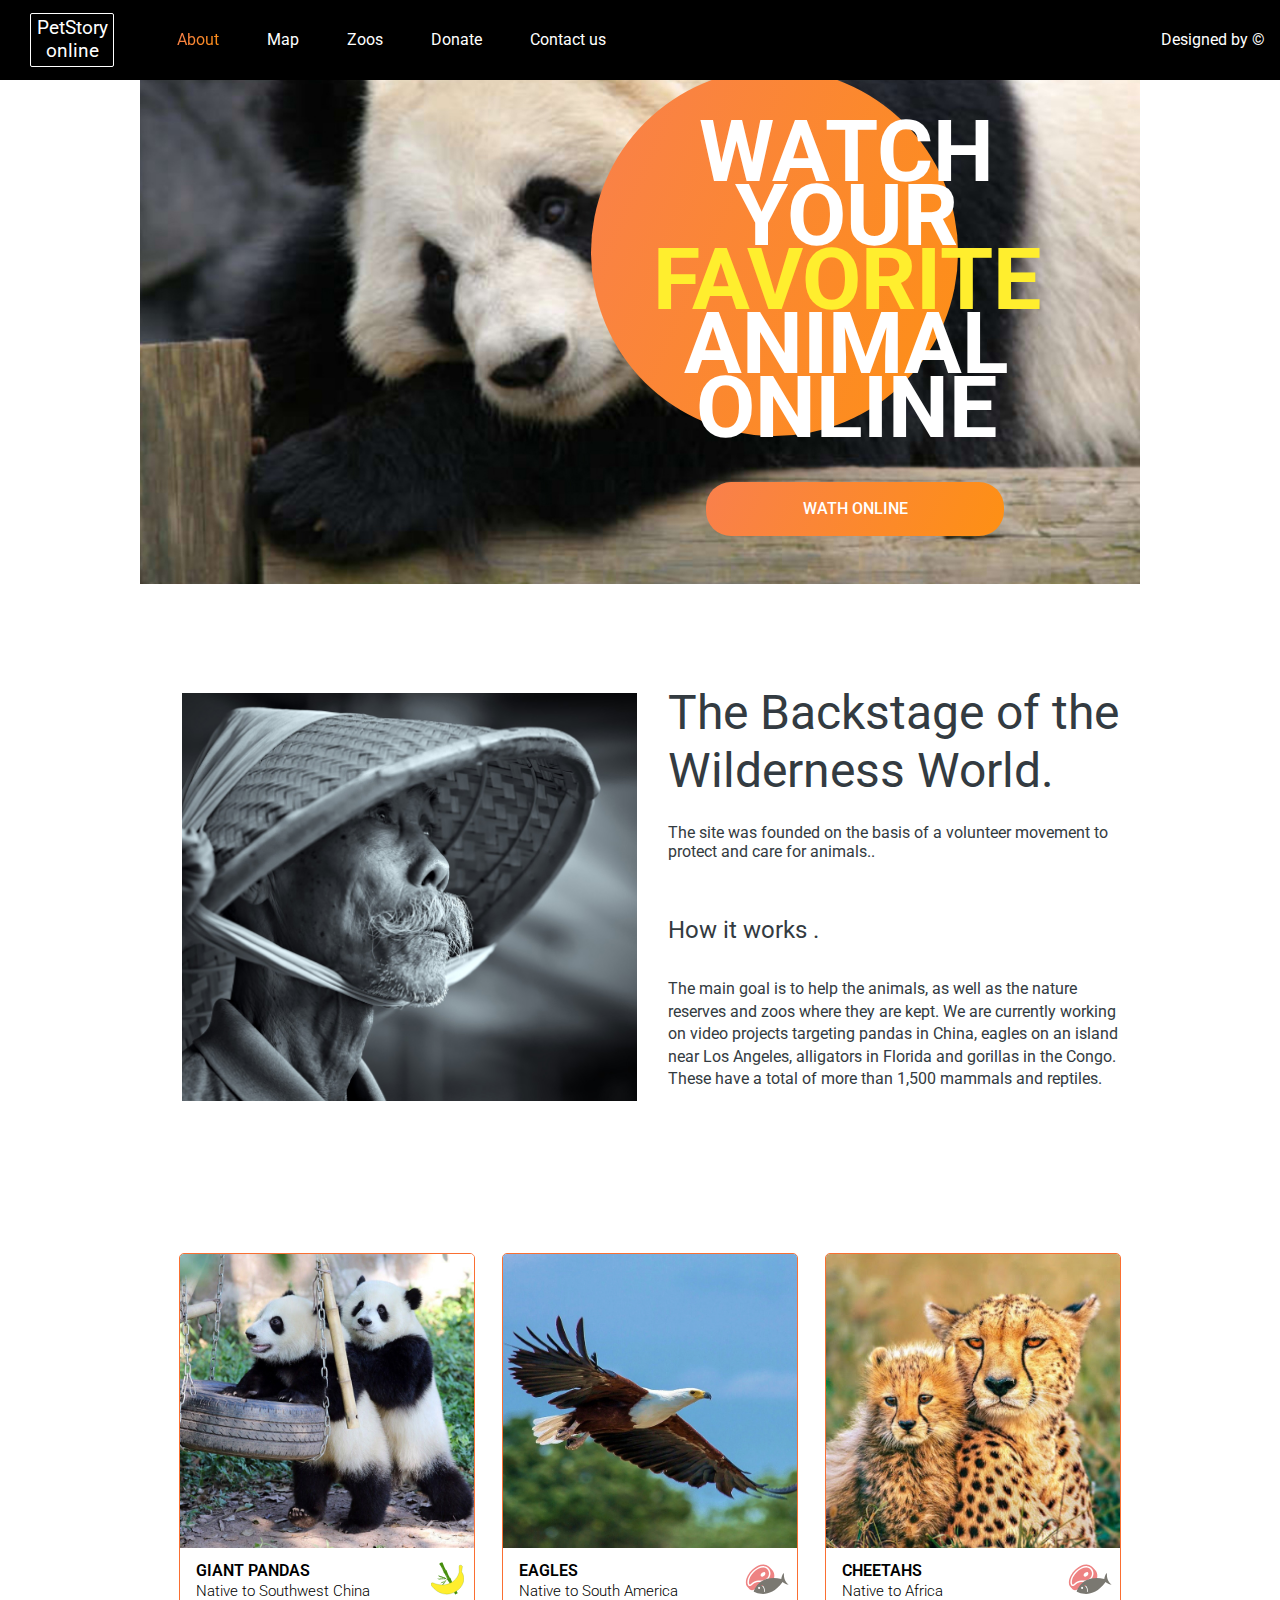
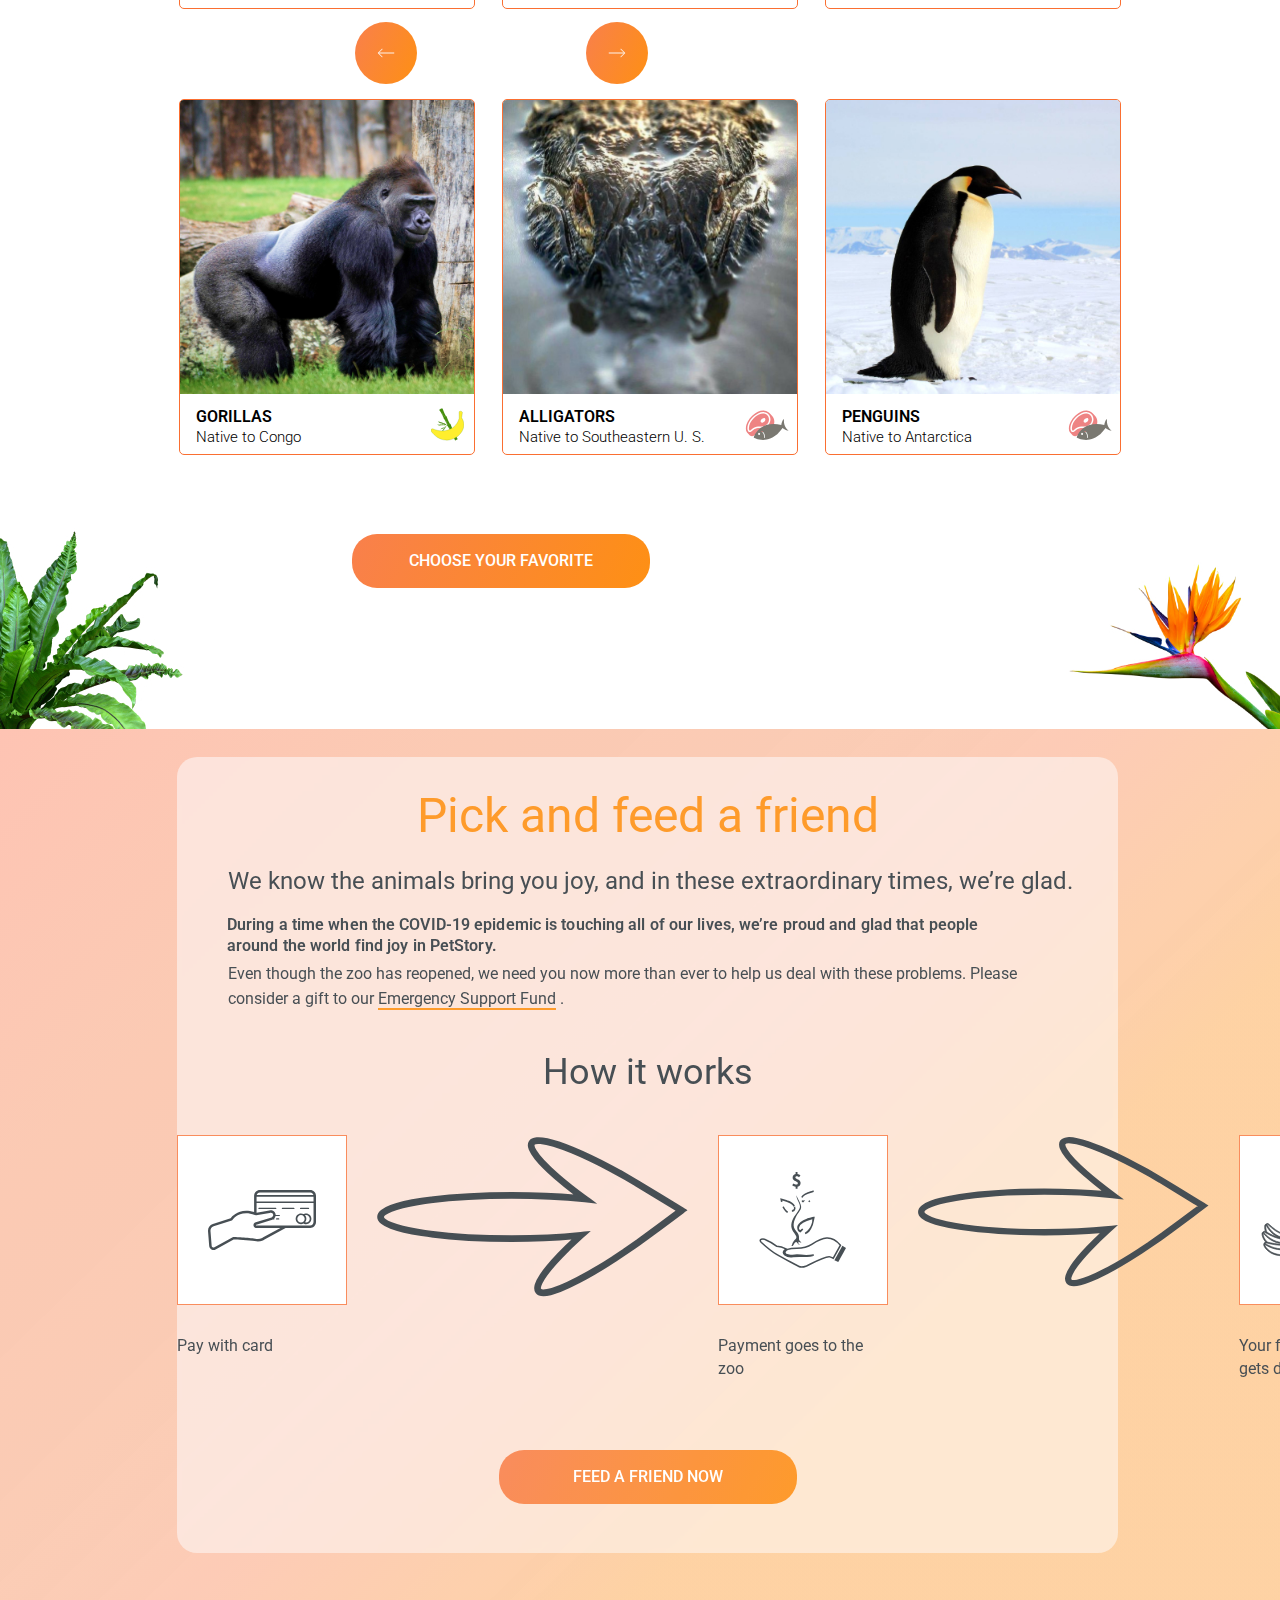
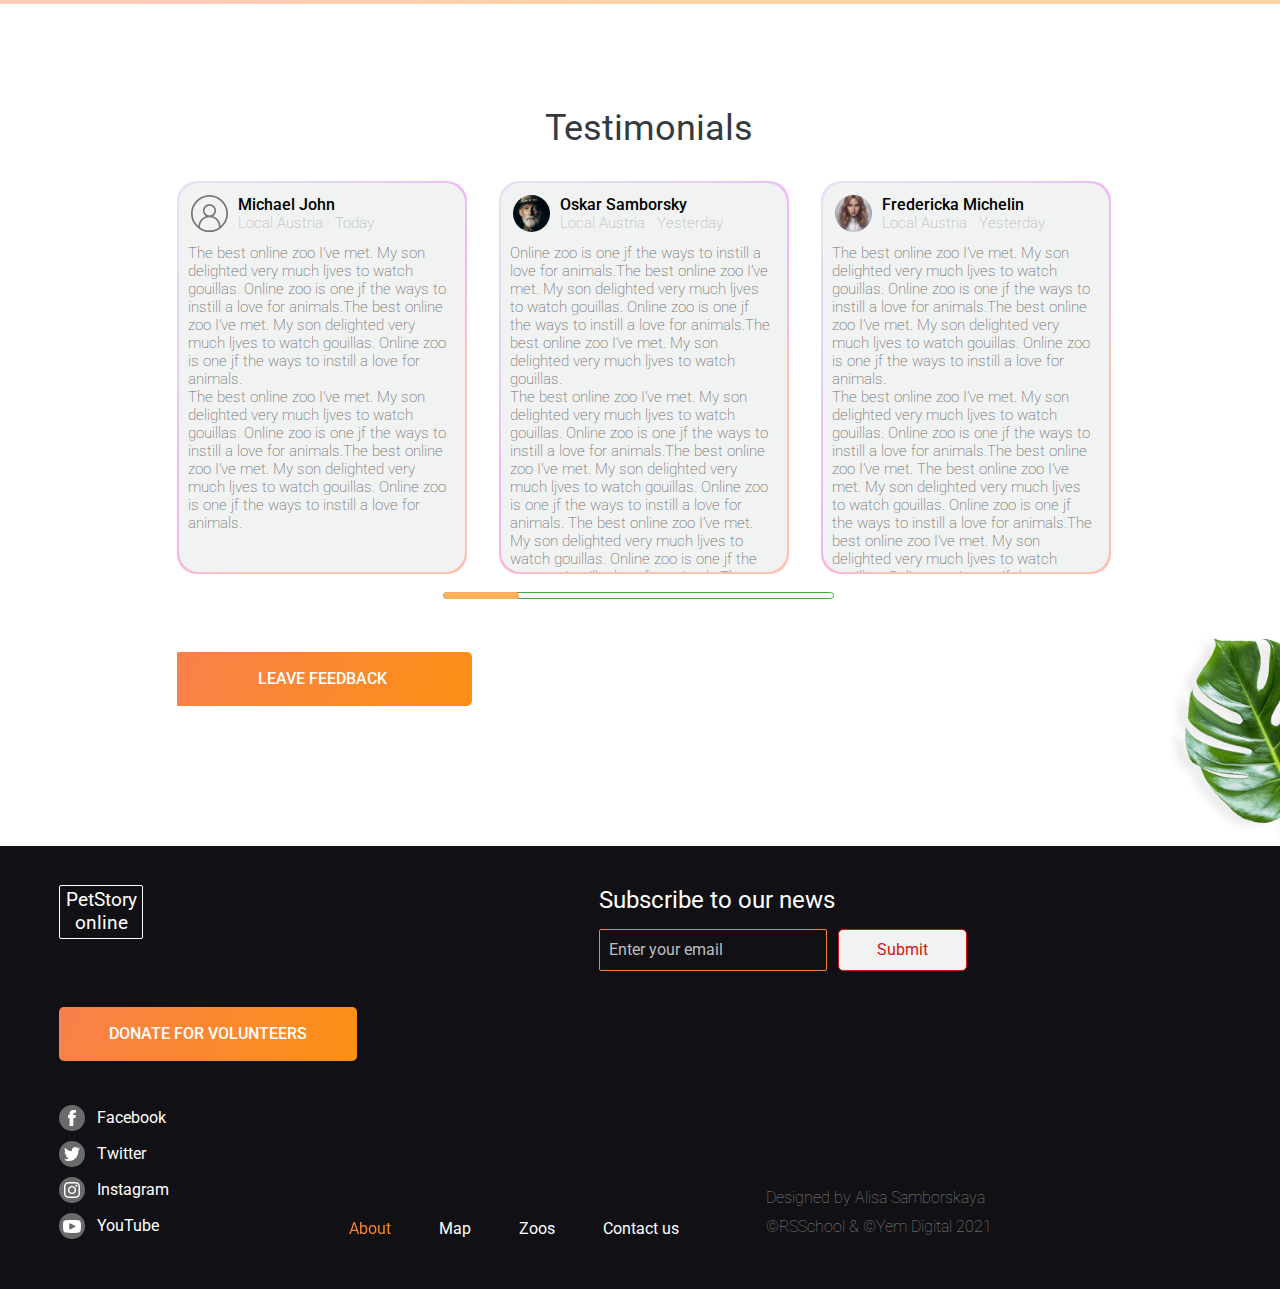
==== online-zoo/pages/main/index.html @ 53935221 "add: second week responsive" ====
﻿<!DOCTYPE html>
<html lang="en">

<head>
    <meta charset="UTF-8">
    <meta http-equiv="X-UA-Compatible" content="IE=edge">
    <meta name="viewport" content="width=device-width, initial-scale=1.0">
    <title>PetStory</title>
    <link rel="stylesheet" href="style.css">
</head>

<body>
    <header class="header">
        <nav id="about" class="nav">
            <div class="wrapNav">
                <a class="hover" href="#about">
                    <div class="logoA">
                        <div>
                            <h1 class="logoText">PetStory online</h1>
                        </div>
                    </div>
                </a>

                <ul class="navList">
                    <li><a class="active" href="#about">About</a></li>
                    <li><a href="#">Map</a></li>
                    <li><a href="#">Zoos</a></li>
                    <li><a href="../donate/index.html">Donate</a></li>
                    <li><a href="#">Contact us</a></li>
                </ul>
            </div>
            <div class="designed"><a href="https://www.figma.com/file/jfEFwkXVj1WRq7sUHDr8os/PetStory-online"> Designed
                    by &#169;</a></div>
        </nav>

    </header>
    <main class="main">
        <div class="container">
            <section class="pandaText">
                <h3 class="hiddenClass">hidden</h3>
                <div class="orangeCircle">
                    <div class="pandaTextCont">
                        <p class="#" style="margin-bottom: 0;margin-top: 73px;">Watch your <span
                                class="favorite">favorite</span> animal online</p>

                    </div>

                </div>

                <div class="manageBtn">
                    <button class="button">Wath online</button>
                </div>
            </section>
            <div class="secondWrapper">
                <section class="photoText">
                    <img class="imgBambooCap" src="../../assets/images/bamboo-cap.jpg" alt="bamboo-cap">
                    <div class="d">
                        <h2 class="descriptionOne">The Backstage of the Wilderness World.</h2>
                        <span class="descriptionThree">The site was founded on the basis of a volunteer movement to
                            protect and care for animals..</span>
                        <div class="descriptionTwo">How it works .</div>
                        <span class="description">The main goal is to help the animals, as well as the nature reserves
                            and zoos where they are kept. We are currently working on video projects targeting pandas in
                            China, eagles on an island near Los Angeles, alligators in Florida and gorillas in the
                            Congo. These have a total of more than 1,500 mammals and reptiles.</span>
                    </div>

                </section>
            </div>
            <img class="flowersOne" src="../../assets/images/flower_foto1.jpg" alt="flowers">


            <section class="sectionAnimals">
                <h3 class="hiddenClass">hidden</h3>
                <div class="animalsWrapper">
                    <a href="#" class="btnArrowLeft">
                        <img  src="../../assets/icons/arrowLeft.svg" alt="left">
                    </a>
                    <a href="#" class="btnArrowRight">
                        <img class="arrowRight" src="../../assets/icons/arrowLeft.svg" alt="left">
                    </a>

                    <div class="animals">
                        
                        <div class="animalsCards">
                            <div class="chain">
                                <img class="items-img" src="../../assets/images/giandPandas.jpg" alt="animal">
                                <div class="underPhoto">
                                    <div class="underPhotoText">
                                        <span class="animalName">giant Pandas</span>
                                        <span class="animalLocation">Native to Southwest China</span>
                                    </div>
                                    <img class="iconsCards" src="../../assets/icons/banana-bamboo_icon.svg" alt="icon">
                                </div>
                            </div>
                            <div class="chain">
                                <img class="items-img" src="../../assets/images/eagles.jpg" alt="animal">
                                <div class="underPhoto">
                                    <div class="underPhotoText">
                                        <span class="animalName">Eagles</span>
                                        <span class="animalLocation">Native to South America</span>
                                    </div>
                                    <img class="iconsCardsMeat" src="../../assets/icons/meatFish.svg" alt="icon">
                                </div>
                            </div>
                            <!--Hidden card-->
                            <div class="chain">
                                <img class="items-img" src="../../assets/images/cheetahs.jpg" alt="animal">
                                <div class="underPhoto">
                                    <div class="underPhotoText">
                                        <span class="animalName">cheetahs</span>
                                        <span class="animalLocation">Native to Africa</span>
                                    </div>
                                    <img class="iconsCardsMeat" src="../../assets/icons/meatFish.svg" alt="icon">
                                </div>
                            </div>
                            <!-- End hidden card-->
                            <div class="chain">
                                <img class="items-img" src="../../assets/images/gorillas.jpg" alt="animal">
                                <div class="underPhoto">
                                    <div class="underPhotoText">
                                        <span class="animalName">Gorillas</span>
                                        <span class="animalLocation">Native to Congo</span>
                                    </div>
                                    <img class="iconsCards" src="../../assets/icons/banana-bamboo_icon.svg" alt="icon">
                                </div>
                            </div>
                            <!--HIDDEN CARD-->
                            <div class="chain">
                                <img class="items-img" src="../../assets/images/crocodile.jpg" alt="animal">
                                <div class="underPhoto">
                                    <div class="underPhotoText">
                                        <span class="animalName">Alligators</span>
                                        <span class="animalLocation">Native to Southeastern U. S.</span>
                                    </div>
                                    <img class="iconsCardsMeat" src="../../assets/icons/meatFish.svg" alt="icon">
                                </div>
                            </div>
                            <!-- END HIDDEN CARD-->

                            <div class="chain">
                                <img class="items-img" src="../../assets/images/sloth.jpg" alt="animal">
                                <div class="underPhoto">
                                    <div class="underPhotoText">
                                        <span class="animalName">Two-toed Sloth</span>
                                        <span class="animalLocation">Mesoamerica, South America</span>
                                    </div>
                                    <img class="iconsCards" src="../../assets/icons/banana-bamboo_icon.svg" alt="icon">
                                </div>
                            </div>
                            <div class="chain">
                                <img class="items-img" src="../../assets/images/cheetahs.jpg" alt="animal">
                                <div class="underPhoto">
                                    <div class="underPhotoText">
                                        <span class="animalName">cheetahs</span>
                                        <span class="animalLocation">Native to Africa</span>
                                    </div>
                                    <img class="iconsCardsMeat" src="../../assets/icons/meatFish.svg" alt="icon">
                                </div>
                            </div>
                            <div class="chain">
                                <img class="items-img" src="../../assets/images/penguins.jpg" alt="animal">
                                <div class="underPhoto">
                                    <div class="underPhotoText">
                                        <span class="animalName">Penguins</span>
                                        <span class="animalLocation">Native to Antarctica</span>
                                    </div>
                                    <img class="iconsCardsMeat" src="../../assets/icons/meatFish.svg" alt="icon">
                                </div>
                            </div>

                        </div>
                        
                    </div>
                </div>
                <div class="buttonContainerWrapper">
                <button class="btnWhathOnline">choose your favorite</button>
            </div>
                <div class="flowersAnimals">
                    <img class="palmAnimals" src="../../assets/images/palm_foto_two.jpg" alt="palm">
                    <img class="palmAnimals" src="../../assets/images/palm_foto.jpg" alt="palm">
                    <img class="strelitzia" src="../../assets/images/strelitzia1.jpg" alt="palm">
                </div>
            </section>
            <!-- Pick and feed a friend -->
            <section class="pickAndFeed">
                <div class="pickContainer">
                    <h2 class="pickTextOne">Pick and feed a friend</h2>
                    <span class="pickTextTwo">We know the animals bring you joy, and in these extraordinary times,
                        we&#8217;re glad.</span>
                    <span class="pickTextThree">During a time when the COVID-19 epidemic is touching all of our lives,
                        we&#8217;re proud and glad that people around the world find joy in PetStory.</span>
                    <span class="pickTextFour">Even though the zoo has reopened, we need you now more than ever to help
                        us deal with these problems. Please consider <br> a gift to our <a class="emergincy"
                            href="../donate/index.html"> Emergency
                            Support Fund</a> . </span>
                    <span class="howItWorks">How it works</span>


                    <div class="worksCards">
                        <div class="paymentCard">
                            <div class="iconBox">
                                <img class="iconPayment" src="../../assets/icons/pay.svg" alt="pay">
                            </div>
                            <div class="paymentText">Pay with card</div>
                        </div>
                        <img class="paymentArrow" src="../../assets/icons/arrowPayment.svg" alt="arrow">
                        <div class="paymentCard">
                            <div class="iconBox">
                                <img class="iconPayment" src="../../assets/icons/paymentFlower.svg" alt="pay">
                            </div>
                            <div class="paymentText">Payment goes to the zoo</div>
                        </div>
                        <img class="paymentArrowSec" src="../../assets/icons/arrowPayment.svg" alt="arrow">
                        <div class="paymentCard">
                            <div class="iconBox">
                                <img class="iconPayment" src="../../assets/icons/monkey.svg" alt="pay">
                            </div>
                            <div class="paymentText">Your favourite animal gets delicious dish</div>
                        </div>
                    </div>
                    <form action="../donate/index.html" target="_self">
                    <button class="btnFeedFriend">Feed a friend now</button>
                    </form>

                </div>

            </section>

            <!-- TESTIMONIALS-->
            <section class="testimonials">
                <h2 class="tetiText">Testimonials</h2>
                <div class="cardWrapper">
                    <div class="cardsTeti">
                        <div class="card-wrap">
                            <div class="cardText">
                                <div class="textWrap">
                                    <div class="cadrHeader">
                                        <img class="manIcon" src="../../assets/icons/john.svg" alt="oskar">
                                    </div>
                                    <div class="headText">
                                        <div class="manTextOne">Michael John</div>
                                        <div class="manTextTwo">Local Austria &#183; Today</div>
                                    </div>
                                </div>
                                <div class="mainText">
                                    The best online zoo I&#8217;ve met. My son delighted very much ljves to watch
                                    gouillas. Online zoo is one jf the ways to instill a love for animals.The best
                                    online zoo I&#8217;ve met. My son delighted very much ljves to watch gouillas.
                                    Online zoo is one jf the ways to instill a love for animals.<br>
                                    The best online zoo I&#8217;ve met. My son delighted very much ljves to watch
                                    gouillas. Online zoo is one jf the ways to instill a love for animals.The best
                                    online zoo I&#8217;ve met. My son delighted very much ljves to watch gouillas.
                                    Online zoo is one jf the ways to instill a love for animals.

                                </div>
                            </div>
                        </div>
                        <div class="card-wrap">
                            <div class="cardText">
                                <div class="textWrap">
                                    <div class="cadrHeader">
                                        <img class="manIcon" src="../../assets/icons/oskar.svg" alt="oskar">
                                    </div>
                                    <div class="headText">
                                        <div class="manTextOne">Oskar Samborsky</div>
                                        <div class="manTextTwo">Local Austria &#183; Yesterday</div>
                                    </div>
                                </div>
                                <div class="mainText">
                                    Online zoo is one jf the ways to instill a love for animals.The best online zoo
                                    I&#8217;ve met. My son delighted very much ljves to watch gouillas. Online zoo is
                                    one jf the ways to instill a love for animals.The best online zoo I&#8217;ve met. My
                                    son delighted very much ljves to watch gouillas.<br>
                                    The best online zoo I&#8217;ve met. My son delighted very much ljves to watch
                                    gouillas. Online zoo is one jf the ways to instill a love for animals.The best
                                    online zoo I&#8217;ve met. My son delighted very much ljves to watch gouillas.
                                    Online zoo is one jf the ways to instill a love for animals.

                                    The best online zoo I&#8217;ve met. My son delighted very much ljves to watch
                                    gouillas. Online zoo is one jf the ways to instill a love for animals.The best
                                    online zoo I&#8217;ve met. My son delighted very much ljves to watch gouillas.
                                    Online zoo is one jf the ways to instill a love for animals.
                                </div>
                            </div>
                        </div>
                        <div class="card-wrap">
                            <div class="cardText">
                                <div class="textWrap">
                                    <div class="cadrHeader">
                                        <img class="manIcon" src="../../assets/icons/michelin.svg" alt="oskar">
                                    </div>
                                    <div class="headText">
                                        <div class="manTextOne">Fredericka Michelin</div>
                                        <div class="manTextTwo">Local Austria &#183; Yesterday</div>
                                    </div>
                                </div>
                                <div class="mainText">
                                    The best online zoo I&#8217;ve met. My son delighted very much ljves to watch
                                    gouillas. Online zoo is one jf the ways to instill a love for animals.The best
                                    online zoo I&#8217;ve met. My son delighted very much ljves to watch gouillas.
                                    Online zoo is one jf the ways to instill a love for animals.<br>
                                    The best online zoo I&#8217;ve met. My son delighted very much ljves to watch
                                    gouillas. Online zoo is one jf the ways to instill a love for animals.The best
                                    online zoo I&#8217;ve met.
                                    The best online zoo I&#8217;ve met. My son delighted very much ljves to watch
                                    gouillas. Online zoo is one jf the ways to instill a love for animals.The best
                                    online zoo I&#8217;ve met. My son delighted very much ljves to watch gouillas.
                                    Online zoo is one jf the ways to instill a love for animals.


                                </div>
                            </div>
                        </div>
                        <div class="card-wrap">
                            <div class="cardText">
                                <div class="textWrap">
                                    <div class="cadrHeader">
                                        <img class="manIcon" src="../../assets/icons/mila.svg" alt="oskar">
                                    </div>
                                    <div class="headText">
                                        <div class="manTextOne">Mila Riksha</div>
                                        <div class="manTextTwo">Local Austria &#183; Yesterday</div>
                                    </div>
                                </div>
                                <div class="mainText">
                                    My son delighted very much ljves to watch gouillas. Online zoo is one jf the ways to
                                    instill a love for animals.The best online zoo I&#8217;ve met. My son delighted very
                                    much ljves to watch gouillas. Online zoo is one jf the ways to instill a love for
                                    animals.The best online zoo I&#8217;ve met. My son delighted very much ljves to
                                    watch gouillas. Online zoo is one jf the ways to instill a love for animals.The best
                                    online zoo I&#8217;ve met. My son delighted very much ljves to watch gouillas.
                                    The best online zoo I&#8217;ve met. My son delighted very much ljves to watch
                                    gouillas. Online zoo is one jf the ways to instill a love for animals.The best
                                    online zoo I&#8217;ve met. My son delighted very much ljves to watch gouillas.
                                    Online zoo is one jf the ways to instill a love for animals.
                                </div>
                            </div>
                        </div>
                    </div>
                    <div class="slidecontainer">
                        <input type="range" min="1" max="5" value="1" class="slider" id="myRange">
                    </div>
                    <button class="feedback">leave feedback</button>
                </div>
                <img class="lastFlower" src="../../assets/images/leav_foto.jpg" alt="flower">
            </section>


            <!-- FOOOOTER-->


            <section class="footer">
                <h3 class="hiddenClass">hidden</h3>
                <div class="footerWrapper">
                    <div class="sectionOne">
                        <div class="logoF">
                            <div><a class="logoText" href="#about">PetStory online</a></div>
                        </div>
                        <form action="../donate/index.html" target="_self">
                            <button class="donateBtn"> donate for
                                volunteers</button>
                        </form>
                        <div class="listCommunities">
                            <a class="facebook">
                                <div class="circleIco">
                                    <img class="facebooIco" src="../../assets/icons/facebook.svg" alt="facebook">
                                </div>
                                <span class="communitiesText">Facebook</span>
                            </a>

                            <a class="facebook">
                                <div class="circleIco">
                                    <img class="facebooIco" src="../../assets/icons/Twitter.svg" alt="facebook">
                                </div>
                                <span class="communitiesText">Twitter</span>
                            </a>

                            <a class="facebook">
                                <div class="circleIco">
                                    <img class="facebooIco" src="../../assets/icons/instagram.svg" alt="facebook">
                                </div>
                                <span class="communitiesText">Instagram</span>
                            </a>

                            <a class="facebook">
                                <div class="circleIco">
                                    <img class="facebooIco" src="../../assets/icons/youtube.svg" alt="facebook">
                                </div>
                                <span class="communitiesText">YouTube</span>
                            </a>

                        </div>
                    </div>
                    <div class="sectionTwo">
                        <nav class="fotlist">
                            <ul class="listFoot">
                                <li><a class="active" href="#">About</a>
                                </li>
                                <li>
                                    <a href="#">Map</a>
                                </li>
                                <li>
                                    <a href="#">Zoos</a>
                                </li>
                                <li>
                                    <a href="#">Contact us</a>
                                </li>
                            </ul>
                        </nav>
                    </div>
                    <div class="sectionThree">
                        <div class="secThreeText">Subscribe to our news</div>
                        <form name="contact">
                            <input class="inputPlace" type="email" name="email" placeholder="Enter your email">
                            <button type="button" class="emailBtn">Submit</button>
                        </form>
                        <div class="signature">
                            <div class="textSign">Designed by Alisa Samborskaya</div>
                            <div class="textSign">©RSSchool & ©Yem Digital 2021</div>
                        </div>
                    </div>

                </div>
            </section>
        </div>
    </main>

</body>

</html>
---- online-zoo/pages/main/style.css ----
@import url('https://fonts.googleapis.com/css2?family=Roboto&display=swap');
/* HEADER*/

body {
    margin: 0px;
}
html {
    scroll-behavior: smooth; 
  }

.hiddenClass {
    display: none;
}

a {
    text-decoration: none;
    color: #FFFFFF;
    font-family: 'Roboto', sans-serif;
    font-style: normal;
    font-weight: 400;
    font-size: 16px;
    line-height: 140%;
}

.manageBtn {
    padding-top: 503px;
    padding-left: 680px;
}

.d {
    margin-left: 87px;
}

.descriptionOne {
    font-family: 'Roboto';
    font-style: normal;
    font-weight: 400;
    font-size: 48px;
    line-height: 120%;
    color: #333B41;
    margin-top: 0;
    margin-bottom: 24px;
}

.description {
    font-family: 'Roboto';
    font-style: normal;
    font-weight: 400;
    font-size: 16px;
    line-height: 140%;
    color: #333B41;
}

.descriptionTwo {
    font-family: 'Roboto';
    font-style: normal;
    font-weight: 400;
    font-size: 24px;
    line-height: 120%;
    color: #333B41;
    margin-top: 54px;
    margin-bottom: 34px;
}

.descriptionThree {
    font-family: 'Roboto';
    font-style: normal;
    font-weight: 400;
    font-size: 16px;
    line-height: 120%;
    color: #333B41;
}


li:hover {
    background: linear-gradient(113.96deg, #F9804B 1.49%, #FE9013 101.44%);
    -webkit-background-clip: text;
    -webkit-text-fill-color: transparent;
}

.active {
    background: linear-gradient(113.96deg, #F9804B 1.49%, #FE9013 101.44%);
    -webkit-background-clip: text;
    -webkit-text-fill-color: transparent;
    pointer-events: none; /* делаем элемент неактивным для взаимодействия */
    cursor: default;
}

.header {
    height: 80px;
    display: flex;
    background-color: #000000;
    align-items: center;
}

.nav {
    display: flex;
    color: rgb(255, 255, 255);
    width: 1600px;
    margin: 0 auto;
    justify-content: space-around
}

.navList {
    display: flex;
    gap: 58px;
    list-style: none;
}

.wrapNav {
    display: flex;

}

.designed {
    align-items: center;
    display: flex;
    margin-right: -15px;
}

.logo {
    background-image: url(../../assets/icons/logo_footer.svg);
    background-size: contain;
    background-repeat: no-repeat;
    width: 82px;
    height: 52px;
    margin-top: 14px;
    margin-left: 220px;
}

.logoA {
    width: 82px;
    height: 52px;
    border: 1px solid #FFFFFF;
    display: flex;
    justify-content: center;
    align-items: center;
    border-radius: 2px;
    margin-right: 23px;

}

.pandaText {
    background-image: url("../../assets/images/Giant\ Panda.jpg");
    background-position: 0px -80px;
    background-repeat: no-repeat;
    height: 700px;
    max-width: 1600px;
    margin: 0 auto;
}

.orangeCircle {
    position: absolute;
    width: 465px;
    height: 465px;
    left: calc(50% - 450px/2 + 239.5px);
    top: 92px;
    background: linear-gradient(113.96deg, #F9804B 1.49%, #FE9013 101.44%);
    border: 1px solid #000000;
    border-radius: 50%;

}

.pandaText {
    font-family: 'Roboto', sans-serif;
    font-style: normal;
    font-weight: 700;
    font-size: 106.5px;
    line-height: 79px;

    text-align: center;
    text-transform: uppercase;
    color: #FFFFFF;
    margin-bottom: 0;
}

.pandaTextCont {
    width: 500px;
    margin-left: 73px;

}

.button {
    cursor: pointer;
    width: 298px;
    height: 54px;
    border: none;
    background: linear-gradient(113.96deg, #F9804B 1.49%, #FE9013 101.44%);
    border-radius: 25px;
    font-family: 'Roboto', sans-serif;
    font-style: normal;
    font-weight: 500;
    font-size: 16px;
    line-height: 140%;
    text-align: center;
    text-transform: uppercase;
    color: #FFFFFF;
}

.favorite {
    color: #FFEE2E;
}


.photoText {
    margin-top: 140px;
    margin-left: 219px;
    display: flex;
    width: 1161px;
    height: 403px;
}

.description {
    display: block;
}

.flowersOne {
    display: block;
    margin-left: auto;
    margin-top: -530px;
}

.secondWrapper {
    margin: 0 auto;
    max-width: 1600px;
}

/* ANIMALS CARDS*/

.animals {
    display: flex;
    margin-top: 96px;
    margin-bottom: 86px;
    position: relative;
    z-index: 1;
}

.animalName {
    font-family: 'Roboto';
    font-style: normal;
    font-weight: 600;
    font-size: 16px;
    line-height: 140%;
    text-transform: uppercase;
    color: #000000;
    margin-top: 8px;
}

.animalLocation {
    font-family: 'Roboto';
    font-style: normal;
    font-weight: 300;
    font-size: 15px;
    line-height: 120%;
    color: #000000;
}

.animalsWrapper {
    display: flex;
    flex-direction: column;
    align-items: center;
    position: relative;
}

.btnArrowLeft {
    left: 135px;
    cursor: pointer;
    width: 62px;
    height: 62px;
    background: linear-gradient(113.96deg, #F9804B 1.49%, #FE9013 101.44%);
    border-radius: 50%;
    position: absolute;
    top: 45%;
    color: #FFFFFF;
    display: flex;
    justify-content: center;
    align-items: center;
    z-index: 3;
}


.btnArrowRight {
    cursor: pointer;
    right: 135px;
    width: 62px;
    height: 62px;
    background: linear-gradient(113.96deg, #F9804B 1.49%, #FE9013 101.44%);
    border-radius: 50%;
    position: absolute;
    top: 45%;
    color: #FFFFFF;
    display: flex;
    justify-content: center;
    align-items: center;
    z-index: 3;
}

.arrowRight {
    padding: 27px 23px;
    transform: rotate(180deg);
}

.chain {
    width: 366px;
    height: 426px;
    border-radius: 5px;
    border: 1px solid;
    border-color: rgba(250, 111, 50, 1);
    cursor: pointer;
    overflow: hidden;
}

.animalsCards {
    display: flex;
    flex-wrap: wrap;
    width: 1180px;
    height: 872px;
    gap: 19px 29px;
    padding-left: 16px;
    overflow: hidden;
}

.items-img {
    width: 366px;
    height: 366px;
    transition: 1s;
}

.chain:hover img {
    transform: scale(1.1);
    filter: brightness(40%)
}

.chain:hover .underPhotoText span {
    transform: translateY(-50px);
    transition: 1s;
    color: #FFFFFF;
}

.emergincy {
    color: #333B41;
    cursor: pointer;
    line-height: 36px;
    border-bottom: 2px solid #FE9013;
}


.underPhoto {
    display: flex;
    justify-content: space-between;
}

.underPhotoText {
    display: flex;
    flex-direction: column;
}

.iconsCards {
    width: 33px;
    height: 37px;
    background-repeat: no-repeat;
    padding-right: 10px;
    padding-top: 10px;
}

.iconsCardsMeat {
    width: 48px;
    height: 38px;
    background-repeat: no-repeat;
    padding-right: 8px;
    padding-top: 8px;
}

.animalName {
    padding-left: 16px;
}

.animalLocation {
    padding-left: 16px;
}
.buttonContainerWrapper {
    display: flex;
    justify-content: center;
}

.btnWhathOnline {
    width: 298px;
    height: 54px;
    border: none;
    background: linear-gradient(113.96deg, #F9804B 1.49%, #FE9013 101.44%);
    border-radius: 25px;
    font-family: 'Roboto', sans-serif;
    font-style: normal;
    font-weight: 500;
    font-size: 16px;
    line-height: 140%;
    text-align: center;
    text-transform: uppercase;
    color: #FFFFFF;
    display: block;
    cursor: pointer;
}

.flowersAnimals {
    display: flex;
    justify-content: space-between;
    margin-top: -365px;
}

.strelitzia {
    width: 368px;
    height: 275px;
    margin-top: 184px;
}




/*   Pick and feed a friend */

.pickTextOne {
    font-family: 'Roboto';
    font-style: normal;
    font-weight: 400;
    font-size: 48px;
    line-height: 120%;
    text-align: center;
    color: #FE9013;
    margin-top: 41px;
    margin-bottom: 30px;
}

.pickTextTwo {
    font-family: 'Roboto';
    font-style: normal;
    font-weight: 400;
    font-size: 24px;
    line-height: 120%;
    color: #333B41;
    margin-bottom: 40px;
    margin-left: 99px;
}

.pickTextThree {
    font-family: 'Roboto';
    font-style: normal;
    font-weight: 600;
    font-size: 16px;
    line-height: 130%;
    color: #333B41;
    margin-bottom: 10px;
    margin-left: 99px;
    letter-spacing: 0.1px;
}

.pickTextFour {
    font-family: 'Roboto';
    font-style: normal;
    font-weight: 400;
    font-size: 16px;
    line-height: 110%;
    color: #333B41;
    margin-left: 99px;
}

.howItWorks {
    font-family: 'Roboto';
    font-style: normal;
    font-weight: 400;
    font-size: 36px;
    line-height: 130%;
    color: #333B41;
    margin-top: 50px;
    margin-bottom: 40px;
    text-align: center;
}

.pickAndFeed {
    height: 1004px;
    background: linear-gradient(315.75deg, rgba(254, 210, 144, 0.7) 30.06%, #FEBDAB 100.95%, rgba(254, 210, 144, 0.7) 106.36%), linear-gradient(315.75deg, rgba(254, 189, 171, 0.74) 30.06%, rgba(243, 169, 248, 0.66) 50.74%, #E0D8F0 80.49%, #EAF7FE 127.9%, #EAF7FE 149.54%), linear-gradient(315.75deg, rgba(254, 189, 171, 0.74) 30.06%, rgba(243, 169, 248, 0.66) 50.74%, #E0D8F0 80.49%, #EAF7FE 127.9%, #EAF7FE 149.54%);
    opacity: 0.9;
    display: flex;
    justify-content: center;
    align-items: center;
}

.pickContainer {
    width: 1160px;
    height: 835px;
    background: rgba(253, 253, 255, 0.52);
    backdrop-filter: blur(2px);
    border-radius: 20px;
    display: flex;
    flex-direction: column;
    margin-top: -30px;
    margin-left: 15px;
}

.worksCards {
    display: flex;
    gap: 30px;
    margin: 0 auto;
    margin-bottom: 60px;
}

.manIcon {
    margin-right: 10px;
}

.iconBox {
    width: 168px;
    height: 168px;
    background-color: #FFFFFF;
    border: 1px solid rgba(249, 128, 75, 1);
    display: flex;
    justify-content: center;
    align-items: center;
}

.paymentCard {
    width: 168px;
    height: 244px;
}

.iconPayment {
    margin: 0 auto;
}

.paymentArrow {
    margin-bottom: 81px;
}

.paymentArrowSec {
    margin-bottom: 91px;
}

.paymentText {
    margin-top: 30px;
    margin-bottom: 60px;
    font-family: 'Roboto';
    font-style: normal;
    font-weight: 400;
    font-size: 16px;
    line-height: 140%;
    color: #333B41;
}

.btnFeedFriend {
    width: 298px;
    height: 54px;
    border: none;
    background: linear-gradient(113.96deg, #F9804B 1.49%, #FE9013 101.44%);
    border-radius: 25px;
    font-family: 'Roboto', sans-serif;
    font-style: normal;
    font-weight: 500;
    font-size: 16px;
    line-height: 140%;
    text-align: center;
    text-transform: uppercase;
    color: #FFFFFF;
    display: block;
    margin: 0 auto;
    cursor: pointer;
}

/* TESTIMONIALS*/

.testimonials {
    margin-left: 33px;
}

.cardsTeti {
    display: flex;
    width: 1160px;
    gap: 28px;
    margin: 0 auto;
}

.card-wrap {
    padding: 2px;
    background: linear-gradient(315.75deg, rgba(254, 189, 171, 0.74) 30.06%, rgba(243, 169, 248, 0.66) 50.74%, #E0D8F0 80.49%, #EAF7FE 127.9%, #E4E4F6 149.54%),
        linear-gradient(315.75deg, rgba(254, 189, 171, 0.74) 30.06%, rgba(243, 169, 248, 0.66) 50.74%, #E0D8F0 80.49%, #EAF7FE 127.9%, #E4E4F6 149.54%);
    border-radius: 20px;
}

.cardText {
    background: #F1F3F2;
    border-radius: 20px;
    width: 266px;
    height: 389px;
    overflow: hidden;
}

.textWrap {
    display: flex;
    padding: 15px 15px 5px 15px;
}

.tetiText {
    display: flex;
    justify-content: center;
    align-items: center;
    margin-top: 140px;
    font-family: 'Roboto', sans-serif;
    font-style: normal;
    font-weight: 400;
    font-size: 36px;
    line-height: 130%;
    text-align: center;
    color: #333B41;
    margin-bottom: 50px;
    margin-left: 7px;
}

.mainText {
    padding: 0px 15px 15px 15px;
    font-family: 'Roboto', sans-serif;
    font-style: normal;
    font-weight: 200;
    font-size: 15px;
    line-height: 120%;
    color: #767474;
}

.manTextOne {
    font-family: 'Roboto', sans-serif;
    font-style: normal;
    font-weight: 500;
    font-size: 16px;
    line-height: 120%;
    color: #000000;
}

.manTextTwo {
    font-family: 'Roboto', sans-serif;
    font-style: normal;
    font-weight: 200;
    font-size: 15px;
    line-height: 120%;
    color: #BDBDBD;
}

/*   SLIDER  */
.slider::-webkit-slider-thumb {
    -webkit-appearance: none;
    appearance: none;
    width: 115px;
    height: 7px;
    background: rgba(254, 144, 19, 1);
    cursor: pointer;
    border-radius: 10px;
}

.slider {
    -webkit-appearance: none;
    width: 599px;
    height: 8px;
    background: #F5F7F6;
    outline: none;
    opacity: 0.7;
    -webkit-transition: .2s;
    transition: opacity .2s;
    display: flex;
    margin: 0 auto;
    margin-top: 19px;
    border-radius: 20px;
}

.slider:hover {
    opacity: 1;
}

.feedback {
    width: 298px;
    height: 54px;
    border: none;
    background: linear-gradient(113.96deg, #F9804B 1.49%, #FE9013 101.44%);
    border-radius: 5px;
    font-family: 'Roboto', sans-serif;
    font-style: normal;
    font-weight: 500;
    font-size: 16px;
    line-height: 140%;
    text-align: center;
    text-transform: uppercase;
    color: #FFFFFF;
    display: block;
    cursor: pointer;
    margin-top: 29px;
    margin-left: 4px;
}

.cardWrapper {
    margin: 0 auto;
    margin-top: -3px;
    width: 1160px;
}

.lastFlower {
    display: block;
    margin-left: auto;
    margin-top: -95px;

}

/* FOOOOOOTER*/

.footer {
    background: rgba(17, 17, 21, 1);
    height: 443px;
    margin: 0 auto;
    position: relative;
    margin-top: -133px;

}

.footerWrapper {
    display: flex;
    /*     gap: 38px; */
    width: 1250px;
    margin: 0 auto;
}

.sectionOne {
    width: 385px;
    height: 100px;
    margin-left: 52px;
}

.sectionTwo {
    width: 428px;
    height: 443px;
    align-items: end;
    display: flex;
    margin-top: -33px;
    margin-left: 8px;
}

.sectionThree {
    width: 405px;
    height: 100px;
    margin-left: -25px;
}

.logoF {
    width: 82px;
    height: 52px;
    border: 1px solid #FFFFFF;
    display: flex;
    justify-content: center;
    align-items: center;
    border-radius: 2px;
    margin-top: 39px;
}

.logoText {
    font-family: 'Roboto', sans-serif;
    font-style: normal;
    font-weight: 400;
    font-size: 19.0145px;
    line-height: 120%;
    text-align: center;
    color: #FFFFFF;
    display: flex;
}

.donateBtn {
    width: 298px;
    height: 54px;
    border: none;
    background: linear-gradient(113.96deg, #F9804B 1.49%, #FE9013 101.44%);
    border-radius: 5px;
    font-family: 'Roboto', sans-serif;
    font-style: normal;
    font-weight: 500;
    font-size: 16px;
    line-height: 140%;
    text-align: center;
    text-transform: uppercase;
    color: #FFFFFF;
    display: block;
    cursor: pointer;
    margin-top: 68px;
}

.communitiesText {
    font-family: 'Roboto', sans-serif;
    font-style: normal;
    font-weight: 400;
    font-size: 16px;
    line-height: 140%;
    color: #FFFFFF;
    margin-left: 12px;
    display: flex;
    align-items: center;
}

.listCommunities {
    margin-top: 44px;
}

.circleIco {
    width: 26px;
    height: 26px;
    background: rgba(196, 196, 196, 0.5);
    border-radius: 50%;
    display: flex;
    justify-content: center;
    align-items: center;
}

.facebook {
    display: flex;
    margin-top: 10px;
    cursor: pointer;
}

.listFoot {
    color: #FFFFFF;
    display: flex;
    list-style: none;
    gap: 58px;
    padding-left: 0px;
    margin-left: 10px;
}

.contact {
    display: flex;
    margin-top: 14px;
}

.secThreeText {
    font-family: 'Roboto', sans-serif;
    font-style: normal;
    font-weight: 400;
    font-size: 24px;
    line-height: 120%;
    color: #FFFFFF;
    margin-bottom: 14px;
}

.sectionThree {
    margin-top: 40px;
}

input {
    border: 0.7px solid;
    border-color: rgba(249, 128, 75, 1);
    border-radius: 2px;
    background-color: rgba(17, 17, 21, 1);
    width: 222px;
    height: 38px;
    outline: none;
    color: #FFFFFF;
}

::placeholder {
    font-family: 'Roboto', sans-serif;
    font-style: normal;
    font-weight: 400;
    font-size: 16px;
    line-height: 140%;
    color: #BDBDBD;
    padding-left: 7px;
}

.emailBtn {
    width: 129px;
    height: 42px;
    background: #F1F3F2;
    border: 1px solid #D31414;;
    border-radius: 5px;
    font-family: 'Roboto', sans-serif;
    font-style: normal;
    font-weight: 400;
    font-size: 16px;
    line-height: 140%;
    color:#D31414;;
    margin-left: 7px;
}

.signature {
    display: flex;
    flex-direction: column;
    margin-top: 217px;
    margin-left: 140px;
    gap: 10px;
}

.textSign {
    font-family: 'Roboto';
    font-style: normal;
    font-weight: 100;
    font-size: 16px;
    line-height: 120%;
    color: #8b8b8b;
}

/* INTERACTIVE*/
.button:hover {
    background: #E47209;
}

.btnWhathOnline:hover {
    background: #E47209;
}

.btnFeedFriend:hover {
    background: #E47209;
}

.feedback:hover {
    background: #E47209;
}

.donateBtn:hover {
    background: #E47209;
}

.arrowLeft:hover {
    background: #E47209;
    border-radius: 50%;
}

.arrowRight:hover {
    background: #E47209;
    border-radius: 50%;
}

.btnArrowLeft:hover {
    background: #E47209;
    border-radius: 50%;
}

input:valid:not(:placeholder-shown) {
    border-color: green;
  }
  
input:invalid:not(:placeholder-shown) {
    border-color: red;
}
input:invalid:not(:button-shown) {
    border-color: red;
}
input:valid:not(:button-shown) {
    border-color: green;
}


link:hover {
    background: #FFFFFF;
}
.hover:hover {
    background: linear-gradient(113.96deg, #F9804B 1.49%, #FE9013 101.44%);
    -webkit-background-clip: text;
    -webkit-text-fill-color: transparent;
}
.emergincy:hover {
    background: linear-gradient(113.96deg, #F9804B 1.49%, #FE9013 101.44%);
    -webkit-background-clip: text;
    -webkit-text-fill-color: transparent;
}
.designed:hover {
    background: linear-gradient(113.96deg, #F9804B 1.49%, #FE9013 101.44%);
    -webkit-background-clip: text;
    -webkit-text-fill-color: transparent;
}

button:active {
    background: #4b9200;
}
button:focus {
    background: #4B9200;
}

.emailBtn:active {
    background: #ffffff;
}
.emailBtn:focus {
    background: #ffffff;
}

.btnArrowLeft:active {
    background: #4B9200;
}
.btnArrowRight:focus {
    background: #4B9200;
}

/* HIDDENS CARD*/
.animalsCards div:nth-child(3) {
    display: none;
}
.animalsCards div:nth-child(5) {
    display: none;
}
.flowersAnimals img:nth-child(1) {
    display: none;
}





/* MEDIA MEDIA MEDIA MEDIA*/











@media (max-width: 1599px ) {
.pandaText {
    height: 584px;
    width: 1000px;
    background-size: cover;
    background-position: -100px -80px;
    font-size: 85.5px;
    line-height: 64px;
}
.nav {
    justify-content: space-between;
}
.wrapNav {
    margin-left: 30px;
}
.navList {
    gap: 48px;
}
.designed {
    padding-right: 15px;
    margin-right: 0px;
}
.orangeCircle {
    width: 367px;
    height: 367px;
    left: calc(45% - 450px/2 + 239.5px);
    top: 69px;
    border:none;
}
.header {
    position: relative;
    z-index: 1;
}
.pandaTextCont {
    margin-left: 6px;
    margin-top: -22px;
    margin-bottom: 0px;
}
.manageBtn {
    padding-top: 373px;
    padding-left: 430px;
}
.flowersOne {
    display: none;
}
.photoText {
    width: auto;
    margin-top: 0px;
    margin-left: 23px;
}

.secondWrapper {
    max-width: 963px;
    margin-top: 29px;
    height: 427px;
}

.d {
    margin-left: 31px;
    margin-top: -9px;
}
.imgBambooCap {
    width: 455px;
    height: 408px;
    object-fit: cover;
}
.items-img {
    width: 294px;
    height: 294px;
}
.chain {
    width: 294px;
    height: 354px;
}
.animalsCards {
    width: 960px;
    gap: 20px 27px;
    padding-left: 37px;

}
.animals {
    margin-top: 133px;
}
.btnArrowLeft {
    left: 355px;
    top: 46%;
}
.btnArrowRight {
    top: 46%;
    left: 586px;
}
.animalsCards div:nth-child(3) {
    display: block;
}
.animalsCards div:nth-child(5) {
    display: block;
}
.animalsCards div:nth-child(6) {
    display: none;
}
.animalsCards div:nth-child(7) {
    display: none;
}
.buttonContainerWrapper {
    justify-content: unset;
    margin-top: -77px;
    margin-left: 352px;
}
.flowersAnimals img:nth-child(1) {
    display: block;
    margin-top: 304px;
    width: 194px;
}
.flowersAnimals img:nth-child(2) {
    display: none;
}
.palmAnimals {
    width: 100%;
    height: 202px;
}
.strelitzia {
    width: 241px;
    height: 180px;
    margin-right: -17px;
    margin-top: 326px;
}
.pickContainer {
    width: 941px;
    margin-left: 15px;
    margin-top: -23px;
    height: 796px;
}
.pickTextOne {
    margin-top: 30px;
    margin-bottom: 22px;
}
.pickTextTwo {
    margin-left: 51px;
    margin-bottom: 20px;

}
.pickTextThree {
    margin-left: 50px;
    width: 800px;
}
.pickTextFour {
    margin-left: 51px;
    line-height: 85%;
    width: 800px;

}
.pickTextFour br{
    display: none;
}
.howItWorks {
    margin-top: 32px;
}
.worksCards {
    margin-bottom: 71px;
}
.pickAndFeed {
    height: 875px;
}

/* TESTIMONIALS */

.tetiText {
    margin-top: 101px;
    margin-bottom: 32px;
    margin-left: -15px;
}
.cardsTeti {
    gap: 32px;
}
.cardText {
    width: 286px;
}
.cardWrapper {
    width: 960px;
    overflow: hidden;
}
.textWrap {
    padding: 12px 10px 5px 12px;
}
.mainText {
    padding: 3px 17px 4px 9px;
}
.slider {
    margin-top: 18px;
    border-radius: 20px;
    margin-left: 266px;
    width: 389px;
    height: 5px;
}
.slider::-webkit-slider-thumb {
    width: 75px;
}
.feedback {
    margin-top: 53px;
    margin-left: -3px;
}
.lastFlower {
    margin-top: -100px;
    width: 200px;
    margin-right: -18px;
}
.footer {
    margin-top: -90px;
}
.sectionOne {
    margin-left: 44px;
}
.listFoot {
    gap: 48px;
}
.sectionTwo {
    margin-top: -33px;
    margin-left: -105px;
}
.sectionThree {
    margin-left: -168px;
}
.signature {
    margin-left: 167px;
}




























}
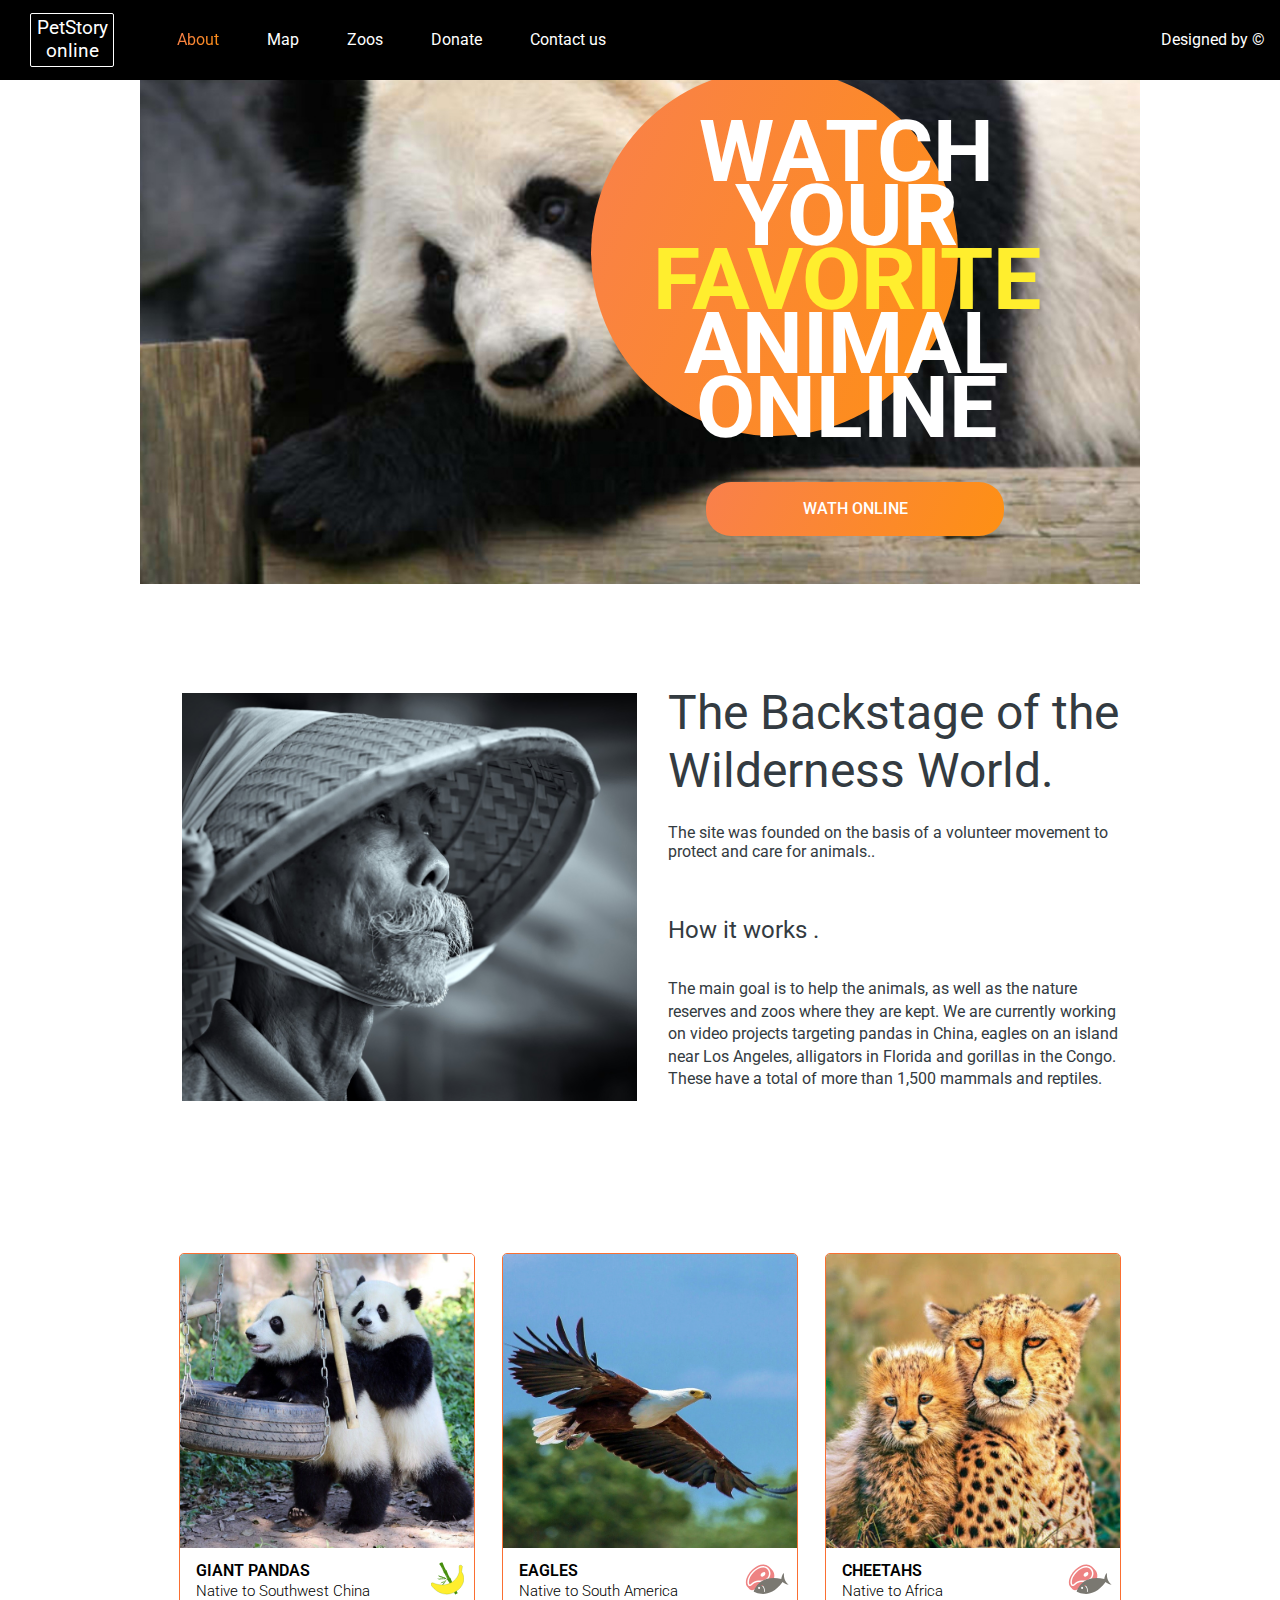
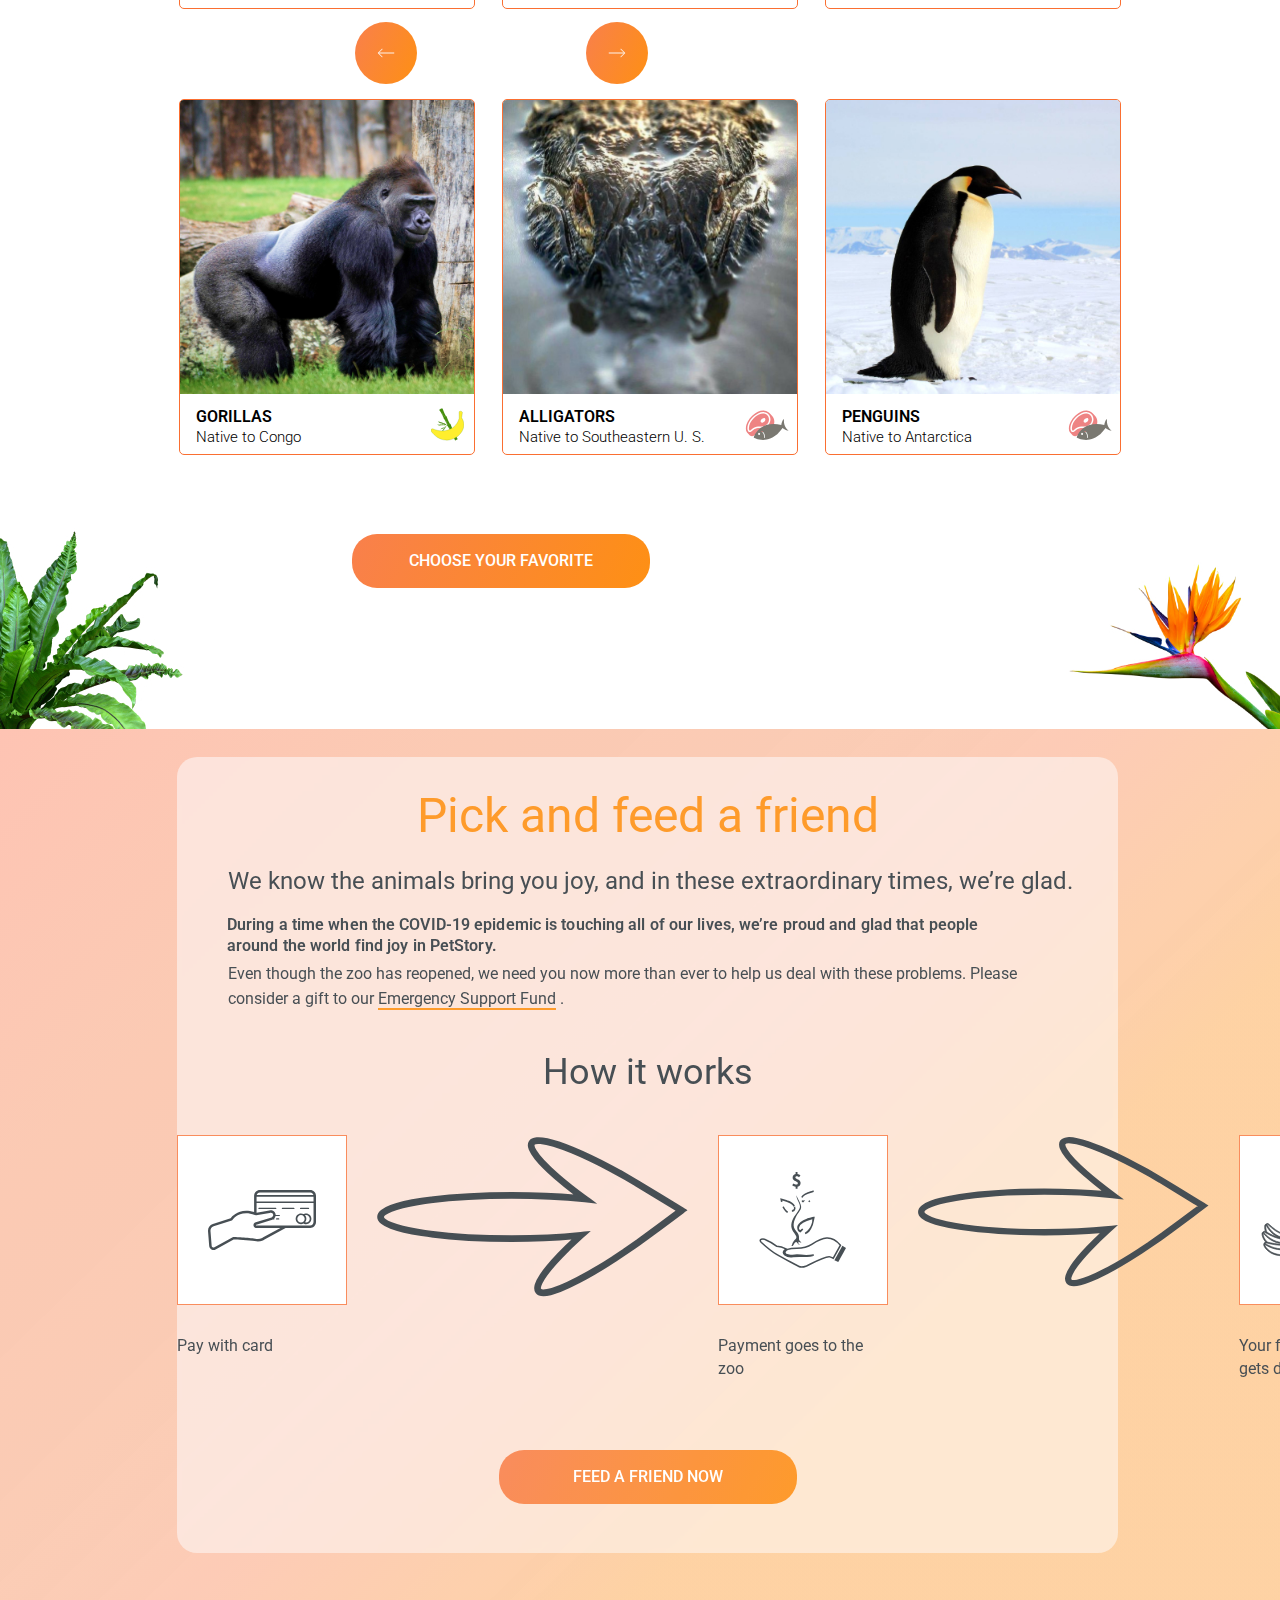
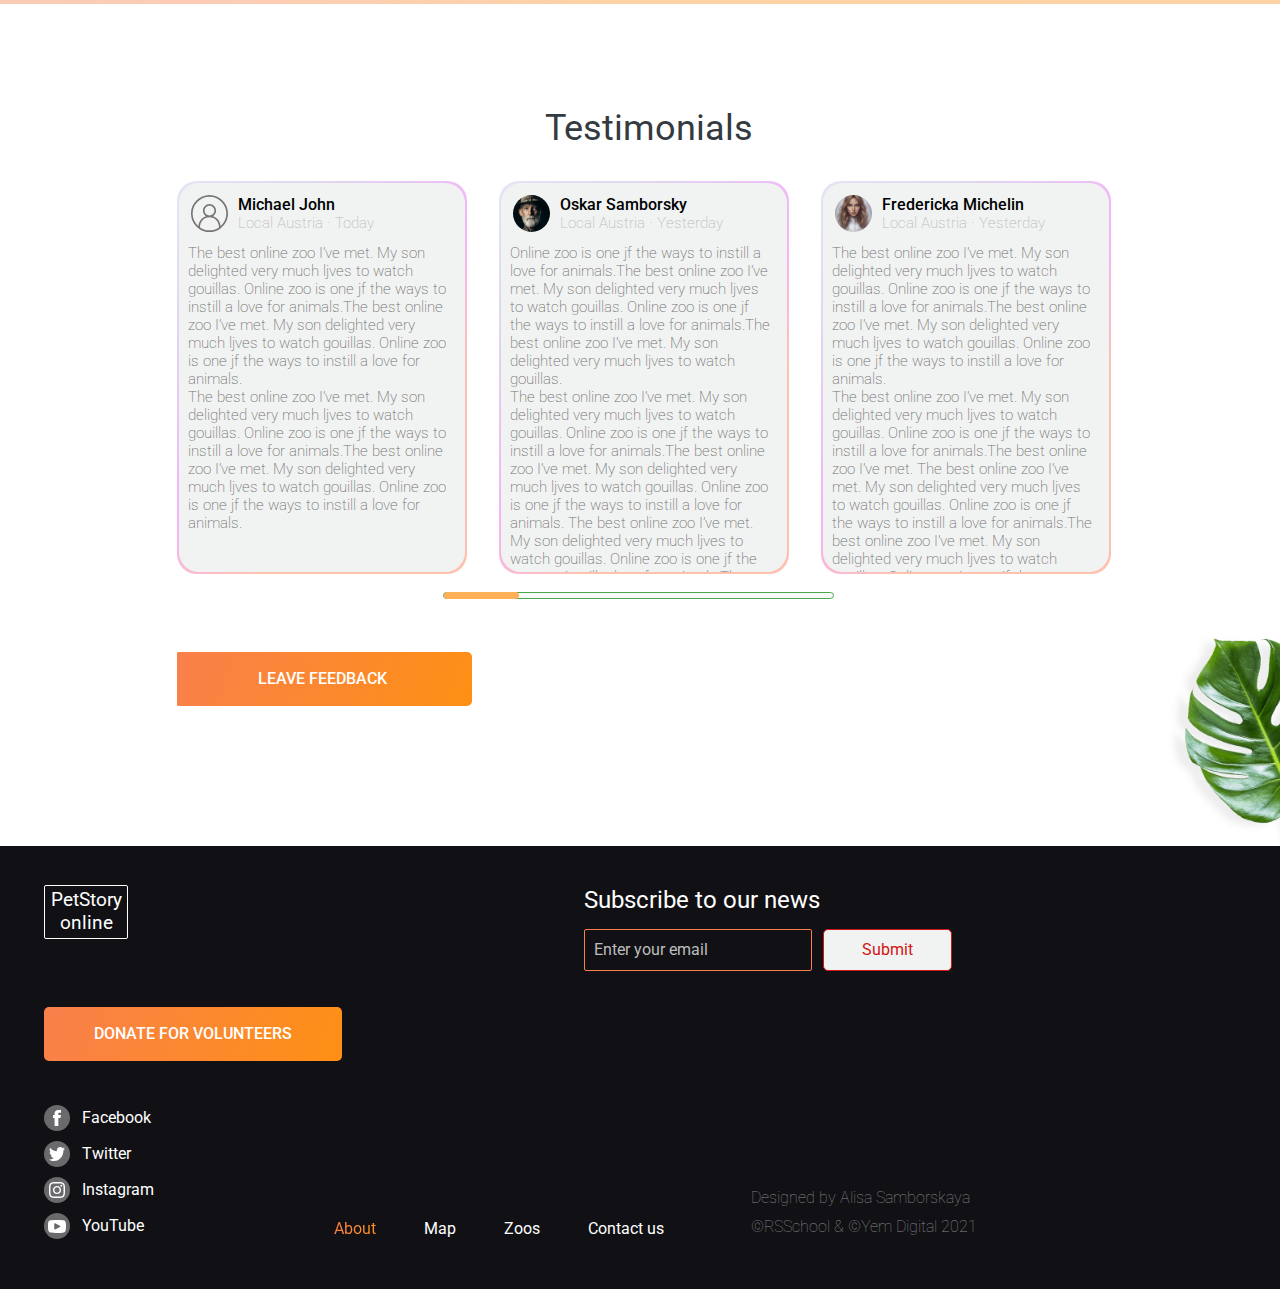
==== commit 3f759891: "add:burger landing page" ====
--- a/online-zoo/pages/main/index.html
+++ b/online-zoo/pages/main/index.html
@@ -29,6 +29,11 @@
                     <li><a href="#">Contact us</a></li>
                 </ul>
             </div>
+            <div class="hamburger">
+                <div class="line line1"></div>
+                <div class="line line2"></div>
+                <div class="line line3"></div>
+            </div>
             <div class="designed"><a href="https://www.figma.com/file/jfEFwkXVj1WRq7sUHDr8os/PetStory-online"> Designed
                     by &#169;</a></div>
         </nav>
@@ -40,8 +45,7 @@
                 <h3 class="hiddenClass">hidden</h3>
                 <div class="orangeCircle">
                     <div class="pandaTextCont">
-                        <p class="#" style="margin-bottom: 0;margin-top: 73px;">Watch your <span
-                                class="favorite">favorite</span> animal online</p>
+                        <p class="#" style="margin-bottom: 0;margin-top: 73px;">Watch your <span class="favorite">favorite</span> animal online</p>
 
                     </div>
 
@@ -74,14 +78,14 @@
                 <h3 class="hiddenClass">hidden</h3>
                 <div class="animalsWrapper">
                     <a href="#" class="btnArrowLeft">
-                        <img  src="../../assets/icons/arrowLeft.svg" alt="left">
+                        <img src="../../assets/icons/arrowLeft.svg" alt="left">
                     </a>
                     <a href="#" class="btnArrowRight">
                         <img class="arrowRight" src="../../assets/icons/arrowLeft.svg" alt="left">
                     </a>
 
                     <div class="animals">
-                        
+
                         <div class="animalsCards">
                             <div class="chain">
                                 <img class="items-img" src="../../assets/images/giandPandas.jpg" alt="animal">
@@ -170,12 +174,12 @@
                             </div>
 
                         </div>
-                        
+
                     </div>
                 </div>
                 <div class="buttonContainerWrapper">
-                <button class="btnWhathOnline">choose your favorite</button>
-            </div>
+                    <button class="btnWhathOnline">choose your favorite</button>
+                </div>
                 <div class="flowersAnimals">
                     <img class="palmAnimals" src="../../assets/images/palm_foto_two.jpg" alt="palm">
                     <img class="palmAnimals" src="../../assets/images/palm_foto.jpg" alt="palm">
@@ -220,7 +224,7 @@
                         </div>
                     </div>
                     <form action="../donate/index.html" target="_self">
-                    <button class="btnFeedFriend">Feed a friend now</button>
+                        <button class="btnFeedFriend">Feed a friend now</button>
                     </form>
 
                 </div>
@@ -244,14 +248,9 @@
                                     </div>
                                 </div>
                                 <div class="mainText">
-                                    The best online zoo I&#8217;ve met. My son delighted very much ljves to watch
-                                    gouillas. Online zoo is one jf the ways to instill a love for animals.The best
-                                    online zoo I&#8217;ve met. My son delighted very much ljves to watch gouillas.
-                                    Online zoo is one jf the ways to instill a love for animals.<br>
-                                    The best online zoo I&#8217;ve met. My son delighted very much ljves to watch
-                                    gouillas. Online zoo is one jf the ways to instill a love for animals.The best
-                                    online zoo I&#8217;ve met. My son delighted very much ljves to watch gouillas.
-                                    Online zoo is one jf the ways to instill a love for animals.
+                                    The best online zoo I&#8217;ve met. My son delighted very much ljves to watch gouillas. Online zoo is one jf the ways to instill a love for animals.The best online zoo I&#8217;ve met. My son delighted very much ljves to watch gouillas. Online zoo is one
+                                    jf the ways to instill a love for animals.<br> The best online zoo I&#8217;ve met. My son delighted very much ljves to watch gouillas. Online zoo is one jf the ways to instill a love
+                                    for animals.The best online zoo I&#8217;ve met. My son delighted very much ljves to watch gouillas. Online zoo is one jf the ways to instill a love for animals.
 
                                 </div>
                             </div>
@@ -268,19 +267,11 @@
                                     </div>
                                 </div>
                                 <div class="mainText">
-                                    Online zoo is one jf the ways to instill a love for animals.The best online zoo
-                                    I&#8217;ve met. My son delighted very much ljves to watch gouillas. Online zoo is
-                                    one jf the ways to instill a love for animals.The best online zoo I&#8217;ve met. My
-                                    son delighted very much ljves to watch gouillas.<br>
-                                    The best online zoo I&#8217;ve met. My son delighted very much ljves to watch
-                                    gouillas. Online zoo is one jf the ways to instill a love for animals.The best
-                                    online zoo I&#8217;ve met. My son delighted very much ljves to watch gouillas.
-                                    Online zoo is one jf the ways to instill a love for animals.
-
-                                    The best online zoo I&#8217;ve met. My son delighted very much ljves to watch
-                                    gouillas. Online zoo is one jf the ways to instill a love for animals.The best
-                                    online zoo I&#8217;ve met. My son delighted very much ljves to watch gouillas.
-                                    Online zoo is one jf the ways to instill a love for animals.
+                                    Online zoo is one jf the ways to instill a love for animals.The best online zoo I&#8217;ve met. My son delighted very much ljves to watch gouillas. Online zoo is one jf the ways to instill a love for animals.The best online zoo I&#8217;ve met. My son
+                                    delighted very much ljves to watch gouillas.<br> The best online zoo I&#8217;ve met. My son delighted very much ljves to watch gouillas. Online zoo is one jf the ways to instill a
+                                    love for animals.The best online zoo I&#8217;ve met. My son delighted very much ljves to watch gouillas. Online zoo is one jf the ways to instill a love for animals. The best online zoo I&#8217;ve met. My son delighted
+                                    very much ljves to watch gouillas. Online zoo is one jf the ways to instill a love for animals.The best online zoo I&#8217;ve met. My son delighted very much ljves to watch gouillas. Online zoo is one jf the ways to
+                                    instill a love for animals.
                                 </div>
                             </div>
                         </div>
@@ -296,17 +287,10 @@
                                     </div>
                                 </div>
                                 <div class="mainText">
-                                    The best online zoo I&#8217;ve met. My son delighted very much ljves to watch
-                                    gouillas. Online zoo is one jf the ways to instill a love for animals.The best
-                                    online zoo I&#8217;ve met. My son delighted very much ljves to watch gouillas.
-                                    Online zoo is one jf the ways to instill a love for animals.<br>
-                                    The best online zoo I&#8217;ve met. My son delighted very much ljves to watch
-                                    gouillas. Online zoo is one jf the ways to instill a love for animals.The best
-                                    online zoo I&#8217;ve met.
-                                    The best online zoo I&#8217;ve met. My son delighted very much ljves to watch
-                                    gouillas. Online zoo is one jf the ways to instill a love for animals.The best
-                                    online zoo I&#8217;ve met. My son delighted very much ljves to watch gouillas.
-                                    Online zoo is one jf the ways to instill a love for animals.
+                                    The best online zoo I&#8217;ve met. My son delighted very much ljves to watch gouillas. Online zoo is one jf the ways to instill a love for animals.The best online zoo I&#8217;ve met. My son delighted very much ljves to watch gouillas. Online zoo is one
+                                    jf the ways to instill a love for animals.<br> The best online zoo I&#8217;ve met. My son delighted very much ljves to watch gouillas. Online zoo is one jf the ways to instill a love
+                                    for animals.The best online zoo I&#8217;ve met. The best online zoo I&#8217;ve met. My son delighted very much ljves to watch gouillas. Online zoo is one jf the ways to instill a love for animals.The best online zoo
+                                    I&#8217;ve met. My son delighted very much ljves to watch gouillas. Online zoo is one jf the ways to instill a love for animals.
 
 
                                 </div>
@@ -324,16 +308,10 @@
                                     </div>
                                 </div>
                                 <div class="mainText">
-                                    My son delighted very much ljves to watch gouillas. Online zoo is one jf the ways to
-                                    instill a love for animals.The best online zoo I&#8217;ve met. My son delighted very
-                                    much ljves to watch gouillas. Online zoo is one jf the ways to instill a love for
-                                    animals.The best online zoo I&#8217;ve met. My son delighted very much ljves to
-                                    watch gouillas. Online zoo is one jf the ways to instill a love for animals.The best
-                                    online zoo I&#8217;ve met. My son delighted very much ljves to watch gouillas.
-                                    The best online zoo I&#8217;ve met. My son delighted very much ljves to watch
-                                    gouillas. Online zoo is one jf the ways to instill a love for animals.The best
-                                    online zoo I&#8217;ve met. My son delighted very much ljves to watch gouillas.
-                                    Online zoo is one jf the ways to instill a love for animals.
+                                    My son delighted very much ljves to watch gouillas. Online zoo is one jf the ways to instill a love for animals.The best online zoo I&#8217;ve met. My son delighted very much ljves to watch gouillas. Online zoo is one jf the ways to instill a love for
+                                    animals.The best online zoo I&#8217;ve met. My son delighted very much ljves to watch gouillas. Online zoo is one jf the ways to instill a love for animals.The best online zoo I&#8217;ve met. My son delighted very much
+                                    ljves to watch gouillas. The best online zoo I&#8217;ve met. My son delighted very much ljves to watch gouillas. Online zoo is one jf the ways to instill a love for animals.The best online zoo I&#8217;ve met. My son
+                                    delighted very much ljves to watch gouillas. Online zoo is one jf the ways to instill a love for animals.
                                 </div>
                             </div>
                         </div>
--- a/online-zoo/pages/main/style.css
+++ b/online-zoo/pages/main/style.css
@@ -1,12 +1,14 @@
 @import url('https://fonts.googleapis.com/css2?family=Roboto&display=swap');
+
 /* HEADER*/
 
 body {
     margin: 0px;
 }
+
 html {
-    scroll-behavior: smooth; 
-  }
+    scroll-behavior: smooth;
+}
 
 .hiddenClass {
     display: none;
@@ -71,7 +73,6 @@
     color: #333B41;
 }
 
-
 li:hover {
     background: linear-gradient(113.96deg, #F9804B 1.49%, #FE9013 101.44%);
     -webkit-background-clip: text;
@@ -82,7 +83,8 @@
     background: linear-gradient(113.96deg, #F9804B 1.49%, #FE9013 101.44%);
     -webkit-background-clip: text;
     -webkit-text-fill-color: transparent;
-    pointer-events: none; /* делаем элемент неактивным для взаимодействия */
+    pointer-events: none;
+    /* делаем элемент неактивным для взаимодействия */
     cursor: default;
 }
 
@@ -109,7 +111,6 @@
 
 .wrapNav {
     display: flex;
-
 }
 
 .designed {
@@ -137,7 +138,6 @@
     align-items: center;
     border-radius: 2px;
     margin-right: 23px;
-
 }
 
 .pandaText {
@@ -158,7 +158,6 @@
     background: linear-gradient(113.96deg, #F9804B 1.49%, #FE9013 101.44%);
     border: 1px solid #000000;
     border-radius: 50%;
-
 }
 
 .pandaText {
@@ -167,7 +166,6 @@
     font-weight: 700;
     font-size: 106.5px;
     line-height: 79px;
-
     text-align: center;
     text-transform: uppercase;
     color: #FFFFFF;
@@ -177,7 +175,6 @@
 .pandaTextCont {
     width: 500px;
     margin-left: 73px;
-
 }
 
 .button {
@@ -201,7 +198,6 @@
     color: #FFEE2E;
 }
 
-
 .photoText {
     margin-top: 140px;
     margin-left: 219px;
@@ -224,6 +220,7 @@
     margin: 0 auto;
     max-width: 1600px;
 }
+
 
 /* ANIMALS CARDS*/
 
@@ -278,7 +275,6 @@
     z-index: 3;
 }
 
-
 .btnArrowRight {
     cursor: pointer;
     right: 135px;
@@ -344,7 +340,6 @@
     border-bottom: 2px solid #FE9013;
 }
 
-
 .underPhoto {
     display: flex;
     justify-content: space-between;
@@ -378,6 +373,7 @@
 .animalLocation {
     padding-left: 16px;
 }
+
 .buttonContainerWrapper {
     display: flex;
     justify-content: center;
@@ -414,8 +410,6 @@
 }
 
 
-
-
 /*   Pick and feed a friend */
 
 .pickTextOne {
@@ -564,6 +558,7 @@
     cursor: pointer;
 }
 
+
 /* TESTIMONIALS*/
 
 .testimonials {
@@ -579,8 +574,7 @@
 
 .card-wrap {
     padding: 2px;
-    background: linear-gradient(315.75deg, rgba(254, 189, 171, 0.74) 30.06%, rgba(243, 169, 248, 0.66) 50.74%, #E0D8F0 80.49%, #EAF7FE 127.9%, #E4E4F6 149.54%),
-        linear-gradient(315.75deg, rgba(254, 189, 171, 0.74) 30.06%, rgba(243, 169, 248, 0.66) 50.74%, #E0D8F0 80.49%, #EAF7FE 127.9%, #E4E4F6 149.54%);
+    background: linear-gradient(315.75deg, rgba(254, 189, 171, 0.74) 30.06%, rgba(243, 169, 248, 0.66) 50.74%, #E0D8F0 80.49%, #EAF7FE 127.9%, #E4E4F6 149.54%), linear-gradient(315.75deg, rgba(254, 189, 171, 0.74) 30.06%, rgba(243, 169, 248, 0.66) 50.74%, #E0D8F0 80.49%, #EAF7FE 127.9%, #E4E4F6 149.54%);
     border-radius: 20px;
 }
 
@@ -641,7 +635,9 @@
     color: #BDBDBD;
 }
 
+
 /*   SLIDER  */
+
 .slider::-webkit-slider-thumb {
     -webkit-appearance: none;
     appearance: none;
@@ -701,8 +697,8 @@
     display: block;
     margin-left: auto;
     margin-top: -95px;
-
-}
+}
+
 
 /* FOOOOOOTER*/
 
@@ -712,7 +708,6 @@
     margin: 0 auto;
     position: relative;
     margin-top: -133px;
-
 }
 
 .footerWrapper {
@@ -869,14 +864,16 @@
     width: 129px;
     height: 42px;
     background: #F1F3F2;
-    border: 1px solid #D31414;;
+    border: 1px solid #D31414;
+    ;
     border-radius: 5px;
     font-family: 'Roboto', sans-serif;
     font-style: normal;
     font-weight: 400;
     font-size: 16px;
     line-height: 140%;
-    color:#D31414;;
+    color: #D31414;
+    ;
     margin-left: 7px;
 }
 
@@ -897,7 +894,9 @@
     color: #8b8b8b;
 }
 
+
 /* INTERACTIVE*/
+
 .button:hover {
     background: #E47209;
 }
@@ -935,32 +934,36 @@
 
 input:valid:not(:placeholder-shown) {
     border-color: green;
-  }
-  
+}
+
 input:invalid:not(:placeholder-shown) {
     border-color: red;
 }
+
 input:invalid:not(:button-shown) {
     border-color: red;
 }
+
 input:valid:not(:button-shown) {
     border-color: green;
 }
 
-
 link:hover {
     background: #FFFFFF;
 }
+
 .hover:hover {
     background: linear-gradient(113.96deg, #F9804B 1.49%, #FE9013 101.44%);
     -webkit-background-clip: text;
     -webkit-text-fill-color: transparent;
 }
+
 .emergincy:hover {
     background: linear-gradient(113.96deg, #F9804B 1.49%, #FE9013 101.44%);
     -webkit-background-clip: text;
     -webkit-text-fill-color: transparent;
 }
+
 .designed:hover {
     background: linear-gradient(113.96deg, #F9804B 1.49%, #FE9013 101.44%);
     -webkit-background-clip: text;
@@ -970,6 +973,7 @@
 button:active {
     background: #4b9200;
 }
+
 button:focus {
     background: #4B9200;
 }
@@ -977,6 +981,7 @@
 .emailBtn:active {
     background: #ffffff;
 }
+
 .emailBtn:focus {
     background: #ffffff;
 }
@@ -984,288 +989,303 @@
 .btnArrowLeft:active {
     background: #4B9200;
 }
+
 .btnArrowRight:focus {
     background: #4B9200;
 }
 
+
 /* HIDDENS CARD*/
+
 .animalsCards div:nth-child(3) {
     display: none;
 }
+
 .animalsCards div:nth-child(5) {
     display: none;
 }
+
 .flowersAnimals img:nth-child(1) {
     display: none;
 }
 
 
-
+/*      HAMBURGER    */
+
+.hamburger {
+    display: none;
+}
 
 
 /* MEDIA MEDIA MEDIA MEDIA*/
 
-
-
-
-
-
-
-
-
-
-
-@media (max-width: 1599px ) {
-.pandaText {
-    height: 584px;
-    width: 1000px;
-    background-size: cover;
-    background-position: -100px -80px;
-    font-size: 85.5px;
-    line-height: 64px;
-}
-.nav {
-    justify-content: space-between;
-}
-.wrapNav {
-    margin-left: 30px;
-}
-.navList {
-    gap: 48px;
-}
-.designed {
-    padding-right: 15px;
-    margin-right: 0px;
-}
-.orangeCircle {
-    width: 367px;
-    height: 367px;
-    left: calc(45% - 450px/2 + 239.5px);
-    top: 69px;
-    border:none;
-}
-.header {
-    position: relative;
-    z-index: 1;
-}
-.pandaTextCont {
-    margin-left: 6px;
-    margin-top: -22px;
-    margin-bottom: 0px;
-}
-.manageBtn {
-    padding-top: 373px;
-    padding-left: 430px;
-}
-.flowersOne {
-    display: none;
-}
-.photoText {
-    width: auto;
-    margin-top: 0px;
-    margin-left: 23px;
-}
-
-.secondWrapper {
-    max-width: 963px;
-    margin-top: 29px;
-    height: 427px;
-}
-
-.d {
-    margin-left: 31px;
-    margin-top: -9px;
-}
-.imgBambooCap {
-    width: 455px;
-    height: 408px;
-    object-fit: cover;
-}
-.items-img {
-    width: 294px;
-    height: 294px;
-}
-.chain {
-    width: 294px;
-    height: 354px;
-}
-.animalsCards {
-    width: 960px;
-    gap: 20px 27px;
-    padding-left: 37px;
-
-}
-.animals {
-    margin-top: 133px;
-}
-.btnArrowLeft {
-    left: 355px;
-    top: 46%;
-}
-.btnArrowRight {
-    top: 46%;
-    left: 586px;
-}
-.animalsCards div:nth-child(3) {
-    display: block;
-}
-.animalsCards div:nth-child(5) {
-    display: block;
-}
-.animalsCards div:nth-child(6) {
-    display: none;
-}
-.animalsCards div:nth-child(7) {
-    display: none;
-}
-.buttonContainerWrapper {
-    justify-content: unset;
-    margin-top: -77px;
-    margin-left: 352px;
-}
-.flowersAnimals img:nth-child(1) {
-    display: block;
-    margin-top: 304px;
-    width: 194px;
-}
-.flowersAnimals img:nth-child(2) {
-    display: none;
-}
-.palmAnimals {
-    width: 100%;
-    height: 202px;
-}
-.strelitzia {
-    width: 241px;
-    height: 180px;
-    margin-right: -17px;
-    margin-top: 326px;
-}
-.pickContainer {
-    width: 941px;
-    margin-left: 15px;
-    margin-top: -23px;
-    height: 796px;
-}
-.pickTextOne {
-    margin-top: 30px;
-    margin-bottom: 22px;
-}
-.pickTextTwo {
-    margin-left: 51px;
-    margin-bottom: 20px;
-
-}
-.pickTextThree {
-    margin-left: 50px;
-    width: 800px;
-}
-.pickTextFour {
-    margin-left: 51px;
-    line-height: 85%;
-    width: 800px;
-
-}
-.pickTextFour br{
-    display: none;
-}
-.howItWorks {
-    margin-top: 32px;
-}
-.worksCards {
-    margin-bottom: 71px;
-}
-.pickAndFeed {
-    height: 875px;
-}
-
-/* TESTIMONIALS */
-
-.tetiText {
-    margin-top: 101px;
-    margin-bottom: 32px;
-    margin-left: -15px;
-}
-.cardsTeti {
-    gap: 32px;
-}
-.cardText {
-    width: 286px;
-}
-.cardWrapper {
-    width: 960px;
-    overflow: hidden;
-}
-.textWrap {
-    padding: 12px 10px 5px 12px;
-}
-.mainText {
-    padding: 3px 17px 4px 9px;
-}
-.slider {
-    margin-top: 18px;
-    border-radius: 20px;
-    margin-left: 266px;
-    width: 389px;
-    height: 5px;
-}
-.slider::-webkit-slider-thumb {
-    width: 75px;
-}
-.feedback {
-    margin-top: 53px;
-    margin-left: -3px;
-}
-.lastFlower {
-    margin-top: -100px;
-    width: 200px;
-    margin-right: -18px;
-}
-.footer {
-    margin-top: -90px;
-}
-.sectionOne {
-    margin-left: 44px;
-}
-.listFoot {
-    gap: 48px;
-}
-.sectionTwo {
-    margin-top: -33px;
-    margin-left: -105px;
-}
-.sectionThree {
-    margin-left: -168px;
-}
-.signature {
-    margin-left: 167px;
-}
-
-
-
-
-
-
-
-
-
-
-
-
-
-
-
-
-
-
-
-
-
-
-
-
-
-
-
-
+@media (max-width: 1599px) {
+    .pandaText {
+        height: 584px;
+        max-width: 1000px;
+        background-size: cover;
+        background-position: -100px -80px;
+        font-size: 85.5px;
+        line-height: 64px;
+    }
+    .nav {
+        justify-content: space-between;
+    }
+    .wrapNav {
+        margin-left: 30px;
+    }
+    .navList {
+        gap: 48px;
+    }
+    .designed {
+        padding-right: 15px;
+        margin-right: 0px;
+    }
+    .orangeCircle {
+        width: 367px;
+        height: 367px;
+        left: calc(45% - 450px/2 + 239.5px);
+        top: 69px;
+        border: none;
+    }
+    .header {
+        position: relative;
+        z-index: 1;
+    }
+    .pandaTextCont {
+        margin-left: 6px;
+        margin-top: -22px;
+        margin-bottom: 0px;
+    }
+    .manageBtn {
+        padding-top: 373px;
+        padding-left: 430px;
+    }
+    .flowersOne {
+        display: none;
+    }
+    .photoText {
+        width: auto;
+        margin-top: 0px;
+        margin-left: 23px;
+    }
+    .secondWrapper {
+        max-width: 963px;
+        margin-top: 29px;
+        height: 427px;
+    }
+    .d {
+        margin-left: 31px;
+        margin-top: -9px;
+    }
+    .imgBambooCap {
+        width: 455px;
+        height: 408px;
+        object-fit: cover;
+    }
+    .items-img {
+        width: 294px;
+        height: 294px;
+    }
+    .chain {
+        width: 294px;
+        height: 354px;
+    }
+    .animalsCards {
+        width: 960px;
+        gap: 20px 27px;
+        padding-left: 37px;
+    }
+    .animals {
+        margin-top: 133px;
+    }
+    .btnArrowLeft {
+        left: 355px;
+        top: 46%;
+    }
+    .btnArrowRight {
+        top: 46%;
+        left: 586px;
+    }
+    .animalsCards div:nth-child(3) {
+        display: block;
+    }
+    .animalsCards div:nth-child(5) {
+        display: block;
+    }
+    .animalsCards div:nth-child(6) {
+        display: none;
+    }
+    .animalsCards div:nth-child(7) {
+        display: none;
+    }
+    .buttonContainerWrapper {
+        justify-content: unset;
+        margin-top: -77px;
+        margin-left: 352px;
+    }
+    .flowersAnimals img:nth-child(1) {
+        display: block;
+        margin-top: 304px;
+        width: 194px;
+    }
+    .flowersAnimals img:nth-child(2) {
+        display: none;
+    }
+    .palmAnimals {
+        width: 100%;
+        height: 202px;
+    }
+    .strelitzia {
+        width: 241px;
+        height: 180px;
+        margin-right: -17px;
+        margin-top: 326px;
+    }
+    .pickContainer {
+        width: 941px;
+        margin-left: 15px;
+        margin-top: -23px;
+        height: 796px;
+    }
+    .pickTextOne {
+        margin-top: 30px;
+        margin-bottom: 22px;
+    }
+    .pickTextTwo {
+        margin-left: 51px;
+        margin-bottom: 20px;
+    }
+    .pickTextThree {
+        margin-left: 50px;
+        width: 800px;
+    }
+    .pickTextFour {
+        margin-left: 51px;
+        line-height: 85%;
+        width: 800px;
+    }
+    .pickTextFour br {
+        display: none;
+    }
+    .howItWorks {
+        margin-top: 32px;
+    }
+    .worksCards {
+        margin-bottom: 71px;
+    }
+    .pickAndFeed {
+        height: 875px;
+    }
+    /* TESTIMONIALS */
+    .tetiText {
+        margin-top: 101px;
+        margin-bottom: 32px;
+        margin-left: -15px;
+    }
+    .cardsTeti {
+        gap: 32px;
+    }
+    .cardText {
+        width: 286px;
+    }
+    .cardWrapper {
+        width: 960px;
+        overflow: hidden;
+    }
+    .textWrap {
+        padding: 12px 10px 5px 12px;
+    }
+    .mainText {
+        padding: 3px 17px 4px 9px;
+    }
+    .slider {
+        margin-top: 18px;
+        border-radius: 20px;
+        margin-left: 266px;
+        width: 389px;
+        height: 5px;
+    }
+    .slider::-webkit-slider-thumb {
+        width: 75px;
+    }
+    .feedback {
+        margin-top: 53px;
+        margin-left: -3px;
+    }
+    .lastFlower {
+        margin-top: -100px;
+        width: 200px;
+        margin-right: -18px;
+    }
+    .footer {
+        margin-top: -90px;
+    }
+    .sectionOne {
+        margin-left: 44px;
+    }
+    .listFoot {
+        gap: 48px;
+    }
+    .sectionTwo {
+        margin-top: -33px;
+        margin-left: -105px;
+    }
+    .sectionThree {
+        margin-left: -168px;
+    }
+    .signature {
+        margin-left: 167px;
+    }
+    .footerWrapper {
+        width: auto;
+    }
+    .sectionAnimals {
+        overflow: hidden;
+    }
+    .testimonials {
+        overflow: hidden;
+    }
+}
+
+@media (max-width: 999px) {
+    .hamburger {
+        display: flex;
+        flex-direction: column;
+        justify-content: center;
+        align-items: center;
+        width: 50px;
+        height: 50px;
+        cursor: pointer;
+        user-select: none;
+        z-index: 10;
+        padding-right: 20px;
+    }
+    .line {
+        width: 100%;
+        height: 2px;
+        background: #FFFFFF;
+        margin: 5px 0;
+        z-index: 15;
+        transition: all 0.3s ease-in-out;
+    }
+    .hamburger.open .line1 {
+        transform: rotate(-45deg) translate(-10px, 6px);
+    }
+    .hamburger.open .line2 {
+        opacity: 0;
+    }
+    .hamburger.open .line3 {
+        transform: rotate(45deg) translate(-10px, -6px);
+    }
+    .navList {
+        /* HIDE NAV MENU*/
+        display: none;
+    }
+    .designed {
+        display: none;
+    }
+    .logoA {
+        border: none;
+    }
 }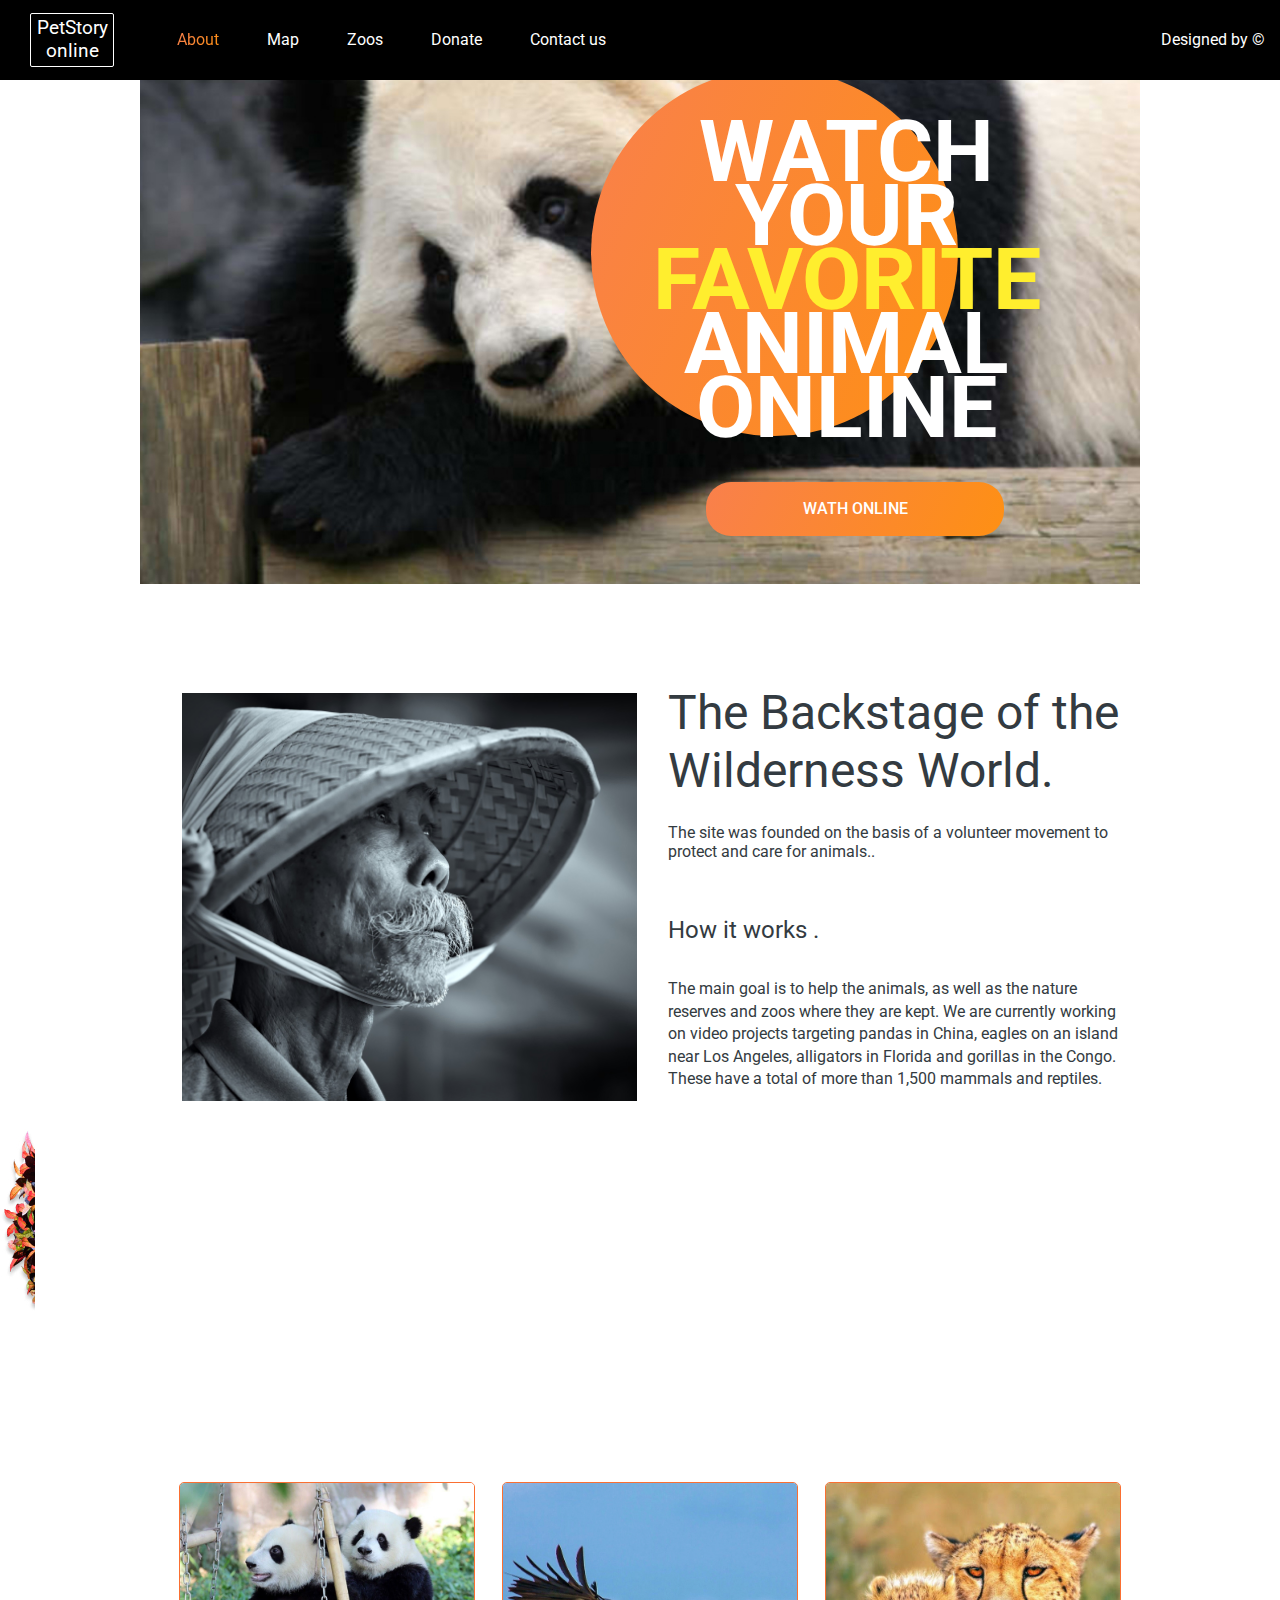
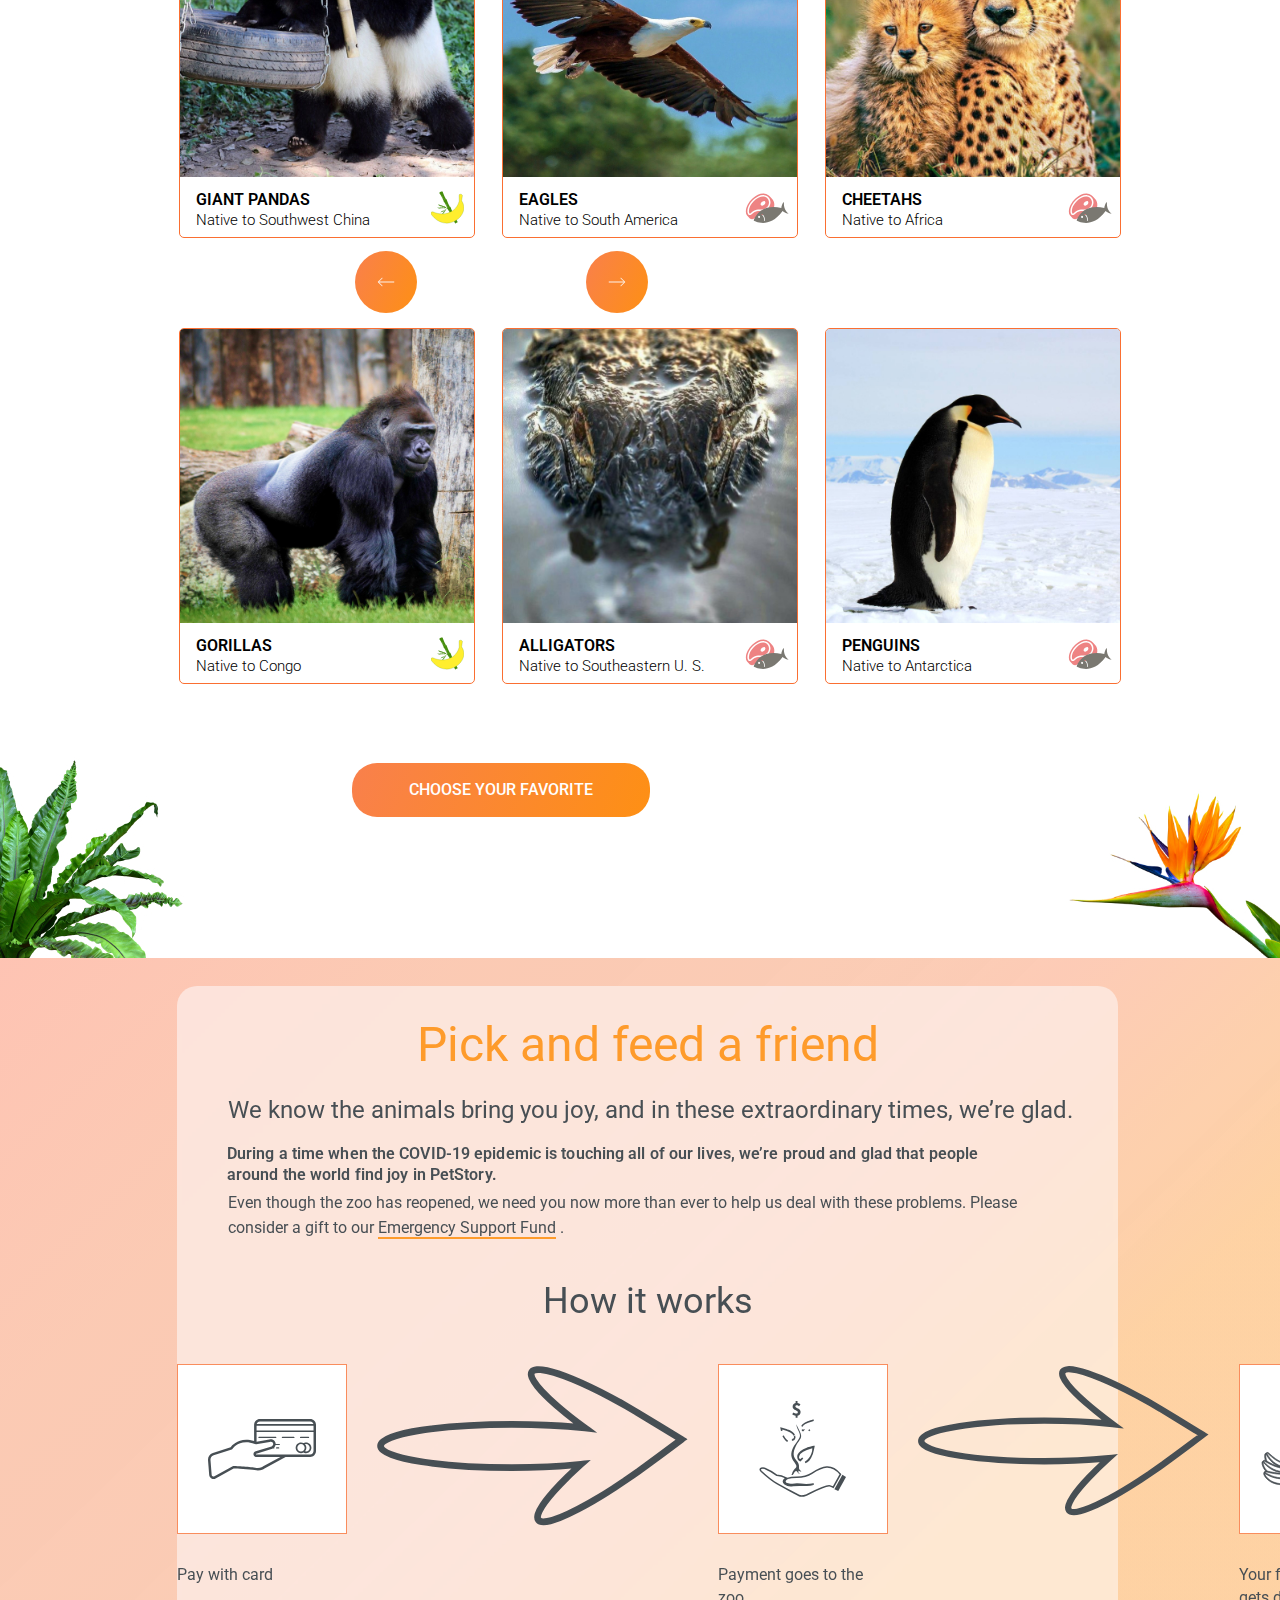
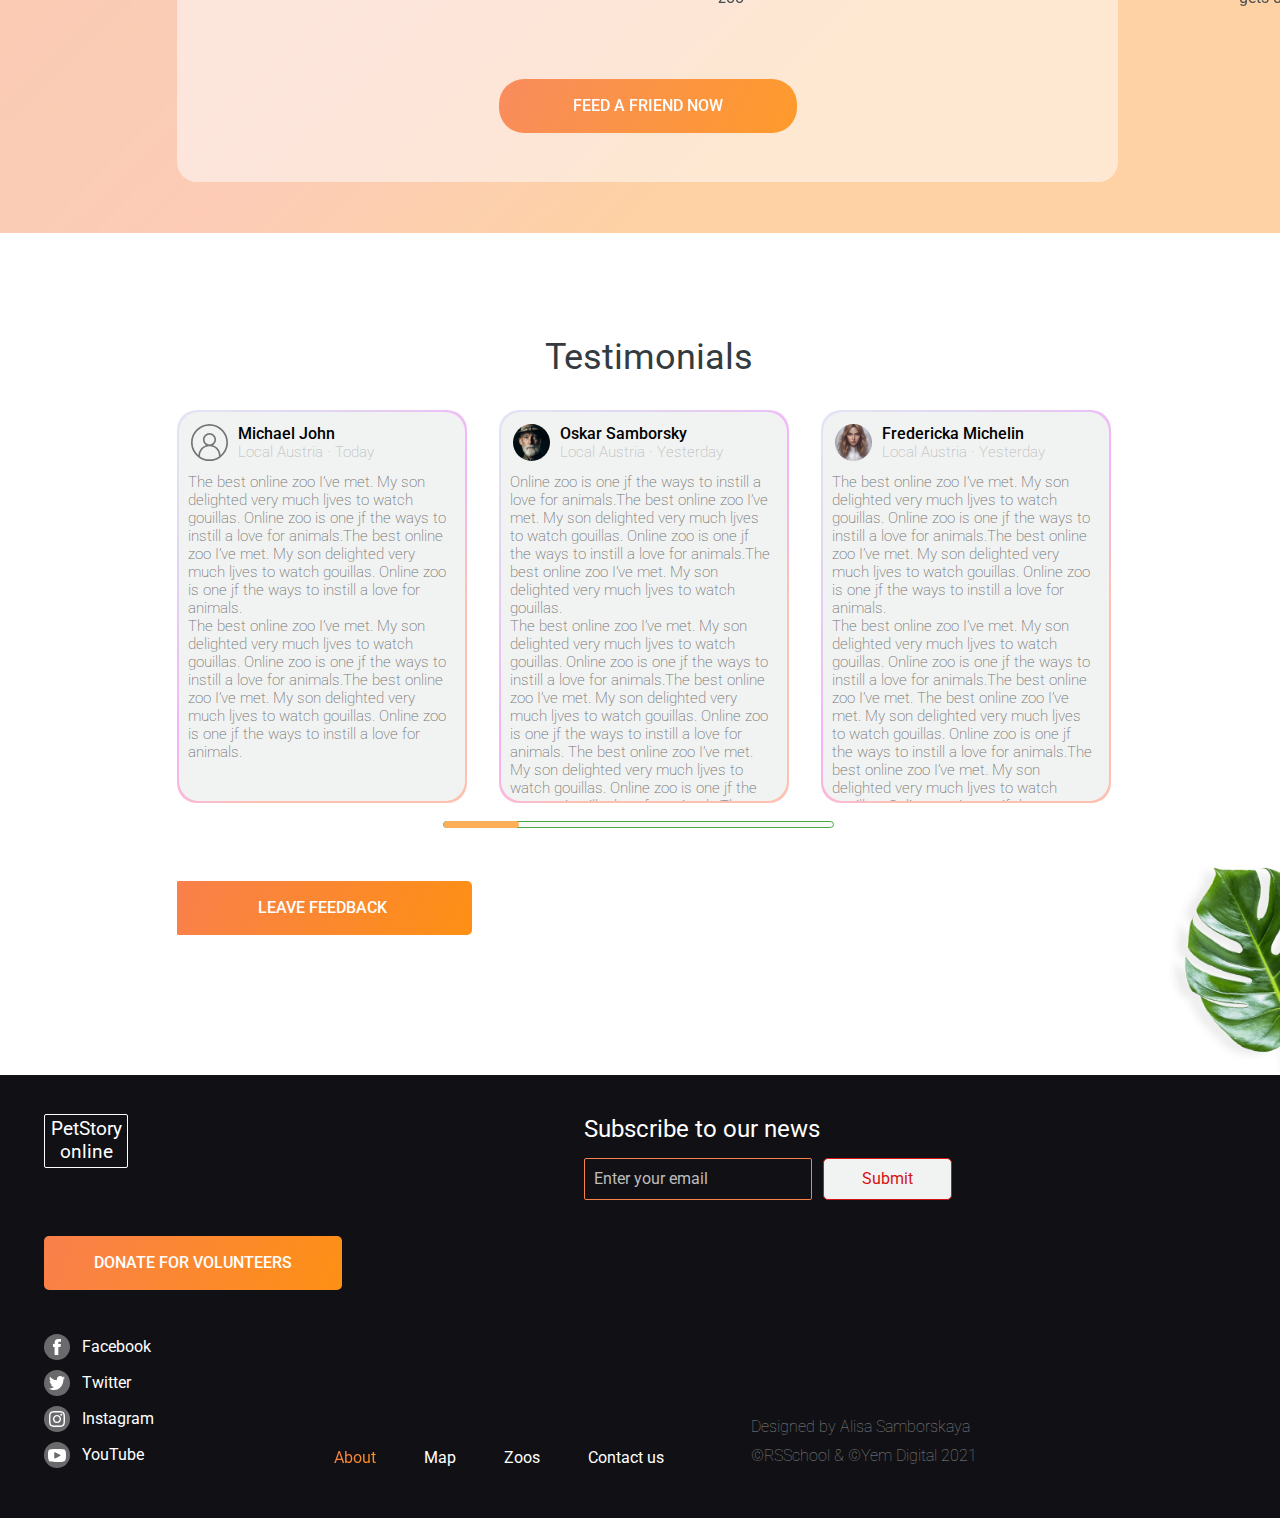
==== commit 0801174f: "add:landing Done" ====
--- a/online-zoo/pages/main/index.html
+++ b/online-zoo/pages/main/index.html
@@ -72,7 +72,8 @@
                 </section>
             </div>
             <img class="flowersOne" src="../../assets/images/flower_foto1.jpg" alt="flowers">
-
+            <img class="flowersTwo" src="../../assets/images/flower_foto640P.jpg" alt="flowers">
+            <img class="flowersThree" src="../../assets/images/flower_foto_mobile.jpg" alt="flowers">
 
             <section class="sectionAnimals">
                 <h3 class="hiddenClass">hidden</h3>
@@ -209,6 +210,7 @@
                             <div class="paymentText">Pay with card</div>
                         </div>
                         <img class="paymentArrow" src="../../assets/icons/arrowPayment.svg" alt="arrow">
+                        <img class="greenArrow" src="../../assets/icons/greenArrow.svg" alt="arrow">
                         <div class="paymentCard">
                             <div class="iconBox">
                                 <img class="iconPayment" src="../../assets/icons/paymentFlower.svg" alt="pay">
@@ -216,6 +218,7 @@
                             <div class="paymentText">Payment goes to the zoo</div>
                         </div>
                         <img class="paymentArrowSec" src="../../assets/icons/arrowPayment.svg" alt="arrow">
+                        <img class="greenArrow" src="../../assets/icons/greenArrow.svg" alt="arrow">
                         <div class="paymentCard">
                             <div class="iconBox">
                                 <img class="iconPayment" src="../../assets/icons/monkey.svg" alt="pay">
@@ -403,7 +406,7 @@
             </section>
         </div>
     </main>
-
+    <script src="./script.js"></script>
 </body>
 
 </html>--- a/online-zoo/pages/main/style.css
+++ b/online-zoo/pages/main/style.css
@@ -528,6 +528,10 @@
     margin-bottom: 91px;
 }
 
+.greenArrow {
+    display: none;
+}
+
 .paymentText {
     margin-top: 30px;
     margin-bottom: 60px;
@@ -1009,6 +1013,10 @@
     display: none;
 }
 
+.flowersTwo {
+    display: none;
+}
+
 
 /*      HAMBURGER    */
 
@@ -1249,23 +1257,38 @@
 }
 
 @media (max-width: 999px) {
+    .header {
+        height: 34px;
+    }
+    .logoText {
+        font-size: 12.29px;
+        line-height: 14.75px;
+    }
+    .wrapNav {
+        margin-left: 3px;
+    }
+    .pandaText {
+        height: 375px;
+        background-position: -66px 0px;
+        position: relative;
+    }
     .hamburger {
         display: flex;
         flex-direction: column;
         justify-content: center;
         align-items: center;
-        width: 50px;
-        height: 50px;
+        width: 18px;
+        height: 48px;
         cursor: pointer;
         user-select: none;
         z-index: 10;
-        padding-right: 20px;
+        padding-right: 4px;
     }
     .line {
         width: 100%;
         height: 2px;
         background: #FFFFFF;
-        margin: 5px 0;
+        margin: 1px 0;
         z-index: 15;
         transition: all 0.3s ease-in-out;
     }
@@ -1288,4 +1311,550 @@
     .logoA {
         border: none;
     }
+    /* FIX HEADER*/
+    .header {
+        position: fixed;
+        left: 0;
+        right: 0;
+        top: 0;
+        z-index: 1000;
+    }
+    .orangeCircle {
+        width: 238px;
+        height: 238px;
+        top: 45px;
+        left: calc(51% - 450px/2 + 239.5px);
+    }
+    .pandaTextCont {
+        font-weight: 700;
+        font-size: 54.2894px;
+        line-height: 75%;
+        width: 256px;
+        margin-left: 35px;
+        margin-top: -35px;
+    }
+    .manageBtn {
+        text-align: start;
+        padding-left: 22px;
+        padding-top: 250px;
+    }
+    /* SECTION TWO*/
+    .animalsCards div:nth-child(3) {
+        display: none;
+    }
+    .imgBambooCap {
+        display: none;
+    }
+    .d {
+        width: 483px;
+        margin-left: 22px;
+    }
+    .flowersTwo {
+        display: block;
+        margin-left: auto;
+        margin-top: -500px;
+        width: 132px;
+        margin-right: -16px;
+    }
+    .secondWrapper {
+        margin-top: 66px;
+        max-width: 640px;
+    }
+    .photoText {
+        margin-left: 0px;
+    }
+    .descriptionTwo {
+        margin-top: 33px;
+        margin-bottom: 18px;
+    }
+    /* SECTION THREE*/
+    .animalsCards {
+        width: 661px;
+        height: 744px;
+    }
+    .strelitzia {
+        width: 175px;
+        height: 135px;
+        margin-top: 370px;
+    }
+    .flowersAnimals img:nth-child(1) {
+        margin-left: -60px;
+    }
+    .buttonContainerWrapper {
+        position: relative;
+        margin-left: 150px;
+    }
+    /*section FOUR*/
+    .pickContainer {
+        width: 600PX;
+        margin-left: 15px;
+        margin-top: -23px;
+        height: 671PX;
+    }
+    .chain {
+        width: 285px;
+        height: 332px;
+    }
+    .animalName {
+        font-size: 12.4695px;
+        line-height: 140%;
+        margin-top: 0px;
+    }
+    .animalLocation {
+        font-size: 11.6901px;
+        line-height: 120%;
+    }
+    .animals {
+        margin-top: 27px;
+    }
+    .animalsCards {
+        padding-left: 76px;
+        gap: 92px 27px;
+        height: 761px;
+    }
+    .btnArrowLeft {
+        left: 242px;
+        top: 43.2%;
+    }
+    .btnArrowRight {
+        top: 43.2%;
+        left: 335px;
+    }
+    .buttonContainerWrapper {
+        margin-left: 173px;
+        margin-top: -30px;
+    }
+    .flowersAnimals {
+        margin-top: -404px;
+    }
+    /*SECTION FIVE*/
+    .greenArrow {
+        display: block;
+        position: relative;
+        margin-left: -57px;
+        margin-bottom: 228px;
+        margin-right: -64px;
+    }
+    .pickAndFeed {
+        height: 781px;
+    }
+    .pickContainer {
+        margin-top: -5px;
+        width: 640px;
+        height: 741PX;
+        margin-left: 0px;
+    }
+    .pickTextOne {
+        margin-top: 10px;
+        margin-bottom: 22px;
+        font-weight: 400;
+        font-size: 42px;
+        line-height: 120%;
+        margin-left: 16px;
+    }
+    .pickTextTwo {
+        font-weight: 400;
+        font-size: 22px;
+        line-height: 120%;
+        margin-left: 20px;
+        margin-bottom: 18px;
+    }
+    .pickTextThree {
+        margin-left: 19px;
+        width: 600px;
+        margin-bottom: 13px;
+    }
+    .pickTextFour {
+        margin-left: 20px;
+        line-height: 70%;
+        width: 600px;
+    }
+    .howItWorks {
+        margin-top: 22px;
+        margin-bottom: 20px;
+        padding-left: 17px;
+    }
+    .paymentArrow {
+        display: none;
+    }
+    .paymentArrowSec {
+        display: none;
+    }
+    .worksCards {
+        gap: 42px;
+        margin-bottom: 40px;
+    }
+    /* TESTIMONIALS */
+    .tetiText {
+        margin-top: 59px;
+        margin-left: 0px;
+    }
+    .cardWrapper {
+        width: 600px;
+    }
+    .testimonials {
+        margin-left: 13px;
+    }
+    .cardsTeti {
+        flex-direction: column;
+        width: 600px;
+        gap: 15px;
+        overflow: hidden;
+        height: 360px;
+    }
+    .cardText {
+        width: 596px;
+        height: 105px;
+    }
+    .mainText {
+        padding: 3px 17px 4px 17px;
+    }
+    .slidecontainer {
+        display: none;
+    }
+    .feedback {
+        width: 240px;
+        height: 54px;
+        margin-top: 37px;
+        margin-left: 182px;
+    }
+    .lastFlower {
+        margin-top: -51px;
+        width: 113px;
+        margin-right: -18px;
+    }
+    /* FOOTER */
+    .footerWrapper {
+        width: 640px;
+    }
+    .footer {
+        margin-top: -54px;
+        height: 282px;
+    }
+    .logoF {
+        margin-top: 11px;
+    }
+    .sectionOne {
+        margin-left: 20px;
+    }
+    .donateBtn {
+        margin-top: 31px;
+    }
+    .secThreeText {
+        display: none;
+    }
+    .sectionThree form {
+        display: none;
+    }
+    .sectionTwo {
+        margin-top: 231px;
+        margin-left: -368px;
+        margin-top: 227px;
+        align-items: baseline;
+    }
+    .listCommunities {
+        margin-top: -159px;
+        margin-left: 574px;
+        position: absolute;
+    }
+    .communitiesText {
+        display: none;
+    }
+    .facebook {
+        margin-top: 20px;
+    }
+    .listFoot {
+        gap: 37px;
+    }
+    .signature {
+        margin-left: 146px;
+        margin-top: 177px;
+    }
+    .textSign {
+        font-weight: 100;
+        font-size: 16px;
+        line-height: 131%;
+        /* line-height: 1.3; */
+        letter-spacing: -0.1px;
+    }
+    .container {
+        overflow: hidden;
+    }
+    .items-img {
+        width: 285.24px;
+        height: 285.24px;
+    }
+    /*
+    _
+    _
+    _
+    _
+    */
+}
+
+
+/* 320 PX RESP
+//
+//
+//
+//
+*/
+
+@media (max-width: 639px) {
+    /* FIRST */
+    .orangeCircle {
+        width: 119.09px;
+        height: 119.09px;
+        top: 55px;
+        left: calc(46% - 450px/2 + 239.5px);
+    }
+    .pandaText {
+        height: 220px;
+        background-position: -55px 19px;
+    }
+    .pandaTextCont {
+        font-weight: 700;
+        font-size: 28px;
+        line-height: 75%;
+        width: 163px;
+        margin-left: 3px;
+        margin-top: -52px;
+    }
+    .wrapNav {
+        margin-left: 0px;
+    }
+    .logoA {
+        width: 82px;
+        margin-right: 0px;
+    }
+    .hamburger {
+        padding-right: 10px;
+        height: 51px;
+    }
+    .manageBtn {
+        padding-left: 13px;
+        padding-top: 210px;
+    }
+    .d {
+        margin-left: 12px;
+        width: 297px;
+
+    }
+    .descriptionOne {
+        font-weight: 400;
+        font-size: 24px;
+        line-height: 120%;
+        margin-top: 49px;
+        margin-bottom: 11px;
+    }
+    .descriptionThree {
+        font-weight: 400;
+        font-size: 16px;
+        line-height: 130%;
+        position: relative;
+    }
+    .descriptionTwo {
+        margin-top: 20px;
+        margin-bottom: 9px;
+    }
+    .flowersThree {
+        display: block;
+        margin-left: auto;
+        margin-top: -455px;
+        width: 36px;
+        margin-right: 0px;
+
+    }
+    .flowersTwo {
+        display: none;
+    }
+    .animals {
+        margin-top: 265px;
+    }
+    .animalsCards {
+        width: 378px;
+        height: 744px;
+    }
+    .btnArrowLeft {
+        display: none;
+    }
+    .btnArrowRight {
+        display: none;
+    }
+    .animalsCards {
+        padding-left: 76px;
+        gap: 17px 27px;
+        width: 378px;
+        height: 1397px;
+    }
+    .buttonContainerWrapper {
+        margin-left: 12px;
+        margin-top: -76px;
+    }
+    .strelitzia {
+        width: 92px;
+        height: 81px;
+        margin-top: 383px;
+    }
+    .flowersAnimals img:nth-child(1) {
+        display: none;
+    }
+
+    /*PICK*/
+    .pickAndFeed {
+        height: 1082px;
+    }
+    .pickContainer {
+        margin-top: -1px;
+        width: 300px;
+        height: 1042px;
+        margin-left: 0px;
+    }
+    .pickTextOne {
+        font-weight: 400;
+        font-size: 24px;
+        line-height: 120%;
+        margin-left: 0px;
+        margin-top: 20px;
+        margin-bottom: 11px;
+    }
+    .pickTextTwo {
+        font-weight: 400;
+        font-size: 18px;
+        line-height: 120%;
+        /* or 22px */
+
+        text-align: center;
+        margin-left: -3px;
+        margin-bottom: 18px;
+    }
+    .pickTextThree {
+        display: none;
+    }
+    .pickTextFour {
+        display: none;
+    }
+    .howItWorks {
+        font-weight: 400;
+        font-size: 24px;
+        line-height: 120%;
+        margin-top: 3px;
+        padding-left: 1px;
+    }
+    .worksCards {
+        flex-direction: column;
+        gap: 0px;
+        margin-bottom: 15px;
+    }
+    .paymentText {
+        margin-top: 8px;
+        margin-bottom: 30px;
+
+    }
+    .paymentCard {
+        width: 168px;
+        height: 247px;
+    }
+    .greenArrow {
+        display: none;
+    }
+    .tetiText {
+        margin-top: 33px;
+        margin-left: -3px;
+        font-weight: 400;
+        font-size: 24px;
+        line-height: 120%;
+        margin-bottom: 22px;
+    }
+    .cardWrapper {
+        width: 299px;
+    }
+    .testimonials {
+        margin-left: 3px;
+    }
+    .cardsTeti {
+        width: 299px;
+        gap: 10px;
+    }
+    .cardText {
+        width: 295px;
+        height: 109px;
+    }
+    .textWrap {
+        padding: 9px 9px 5px 8px;
+    }
+    .feedback {
+        margin-top: 27px;
+        margin-left: 28px;
+        position: relative;
+    }
+    .lastFlower {
+        margin-top: -5px;
+        width: 72px;
+        margin-right: -8px;
+    }
+    .footer {
+        margin-top: -54px;
+        height: 540px;
+    }
+    .footerWrapper {
+        width: 540px;
+    }
+    .sectionOne {
+        margin-left: -13px;
+        /* margin: 0 auto; */
+        display: flex;
+        flex-direction: column;
+        align-items: center;
+    }
+    .logoF {
+        width: 146px;
+        height: 52px;
+        /* border: 1px solid #FFFFFF; */
+        display: flex;
+        justify-content: center;
+        align-items: center;
+        border: none;
+        margin-top: 6px;
+        margin-right: 4px;
+    }
+    .logoText {
+        font-weight: 400;
+        font-size: 19.0145px;
+        line-height: 120%;
+    }
+    .donateBtn {
+        margin-top: 71px;
+        margin-right: 8px;
+    }
+    .sectionTwo {
+        display: none;
+    }
+    .listCommunities {
+        margin-top: -130px;
+        margin-left: -5px;
+        position: unset;
+        display: flex;
+        gap: 30px;
+    }
+    .signature {
+        margin-left: -74px;
+        margin-top: 172px;
+    }
+    .textSign {
+        font-size: 15px;
+        line-height: 120%;
+    }
+    .signature {
+        gap: 14px;
+
+    }
+
+
+
+
+
+
+ 
+
 }